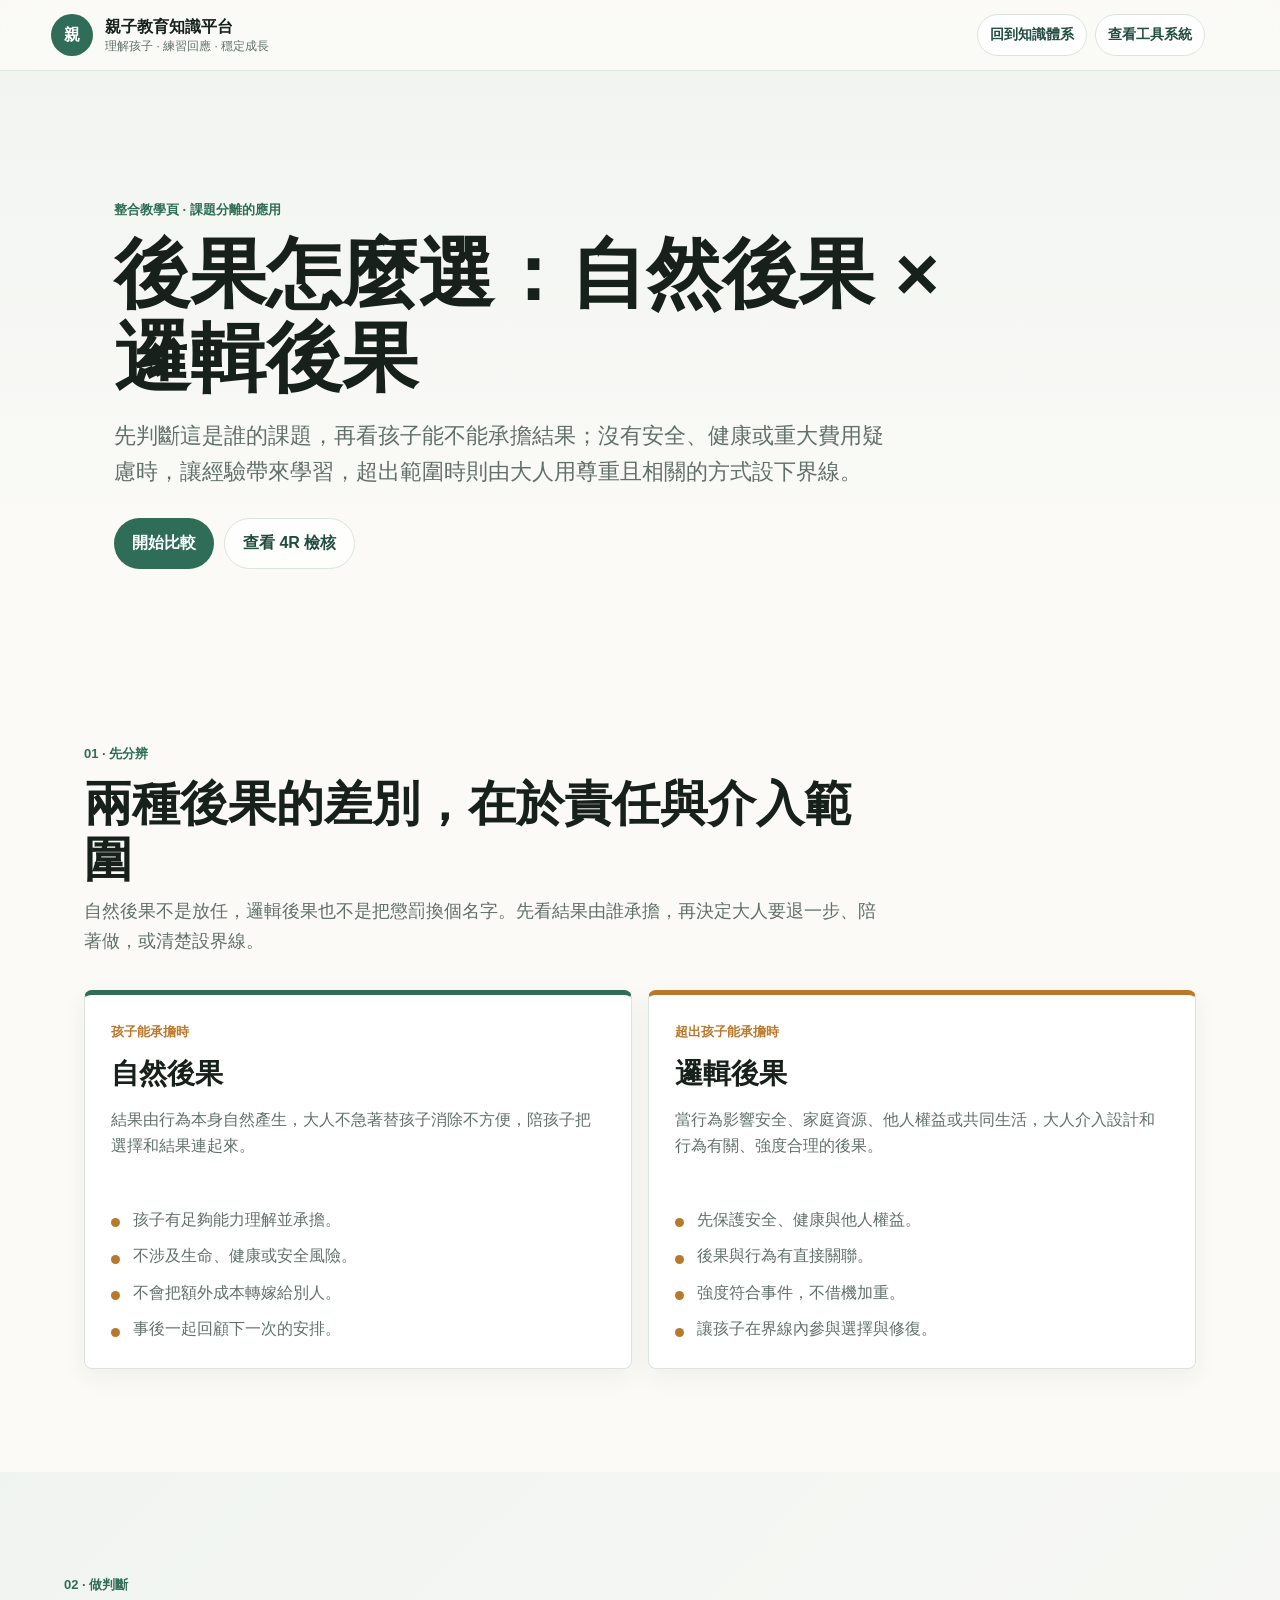
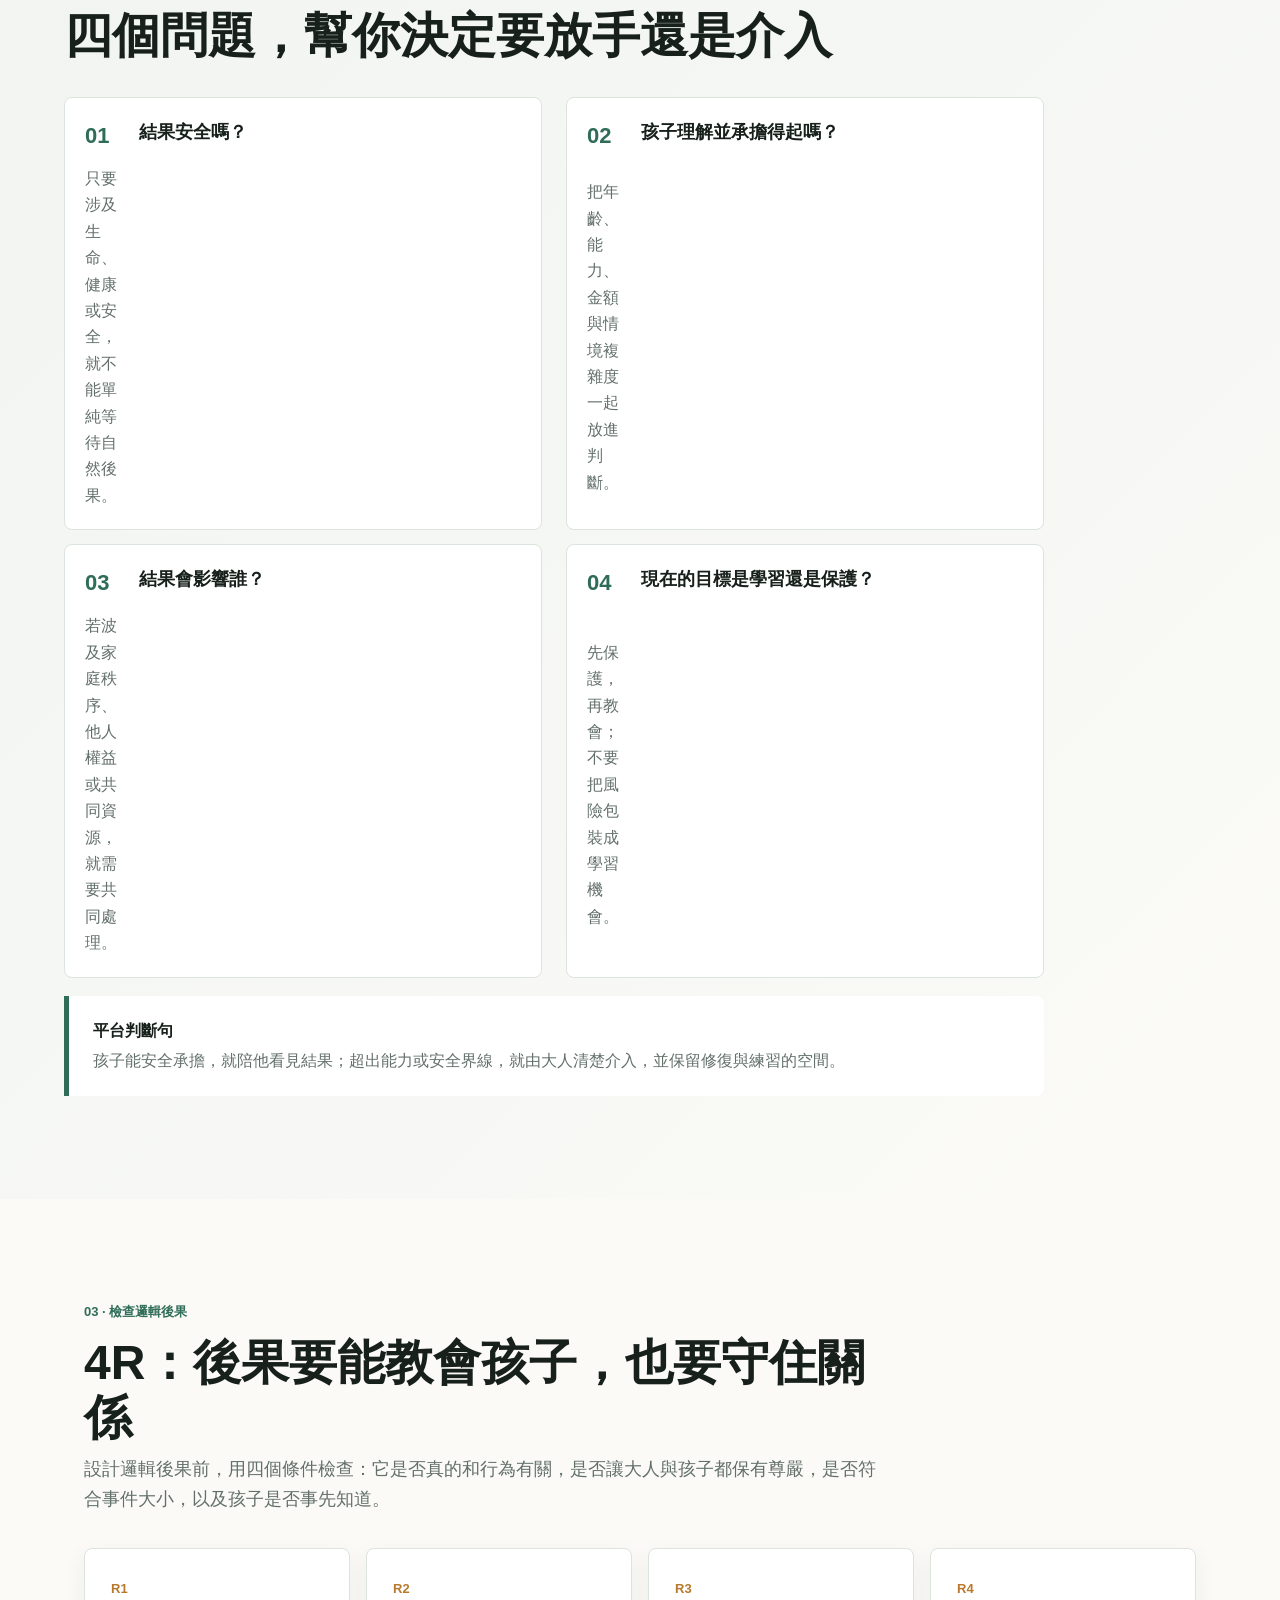
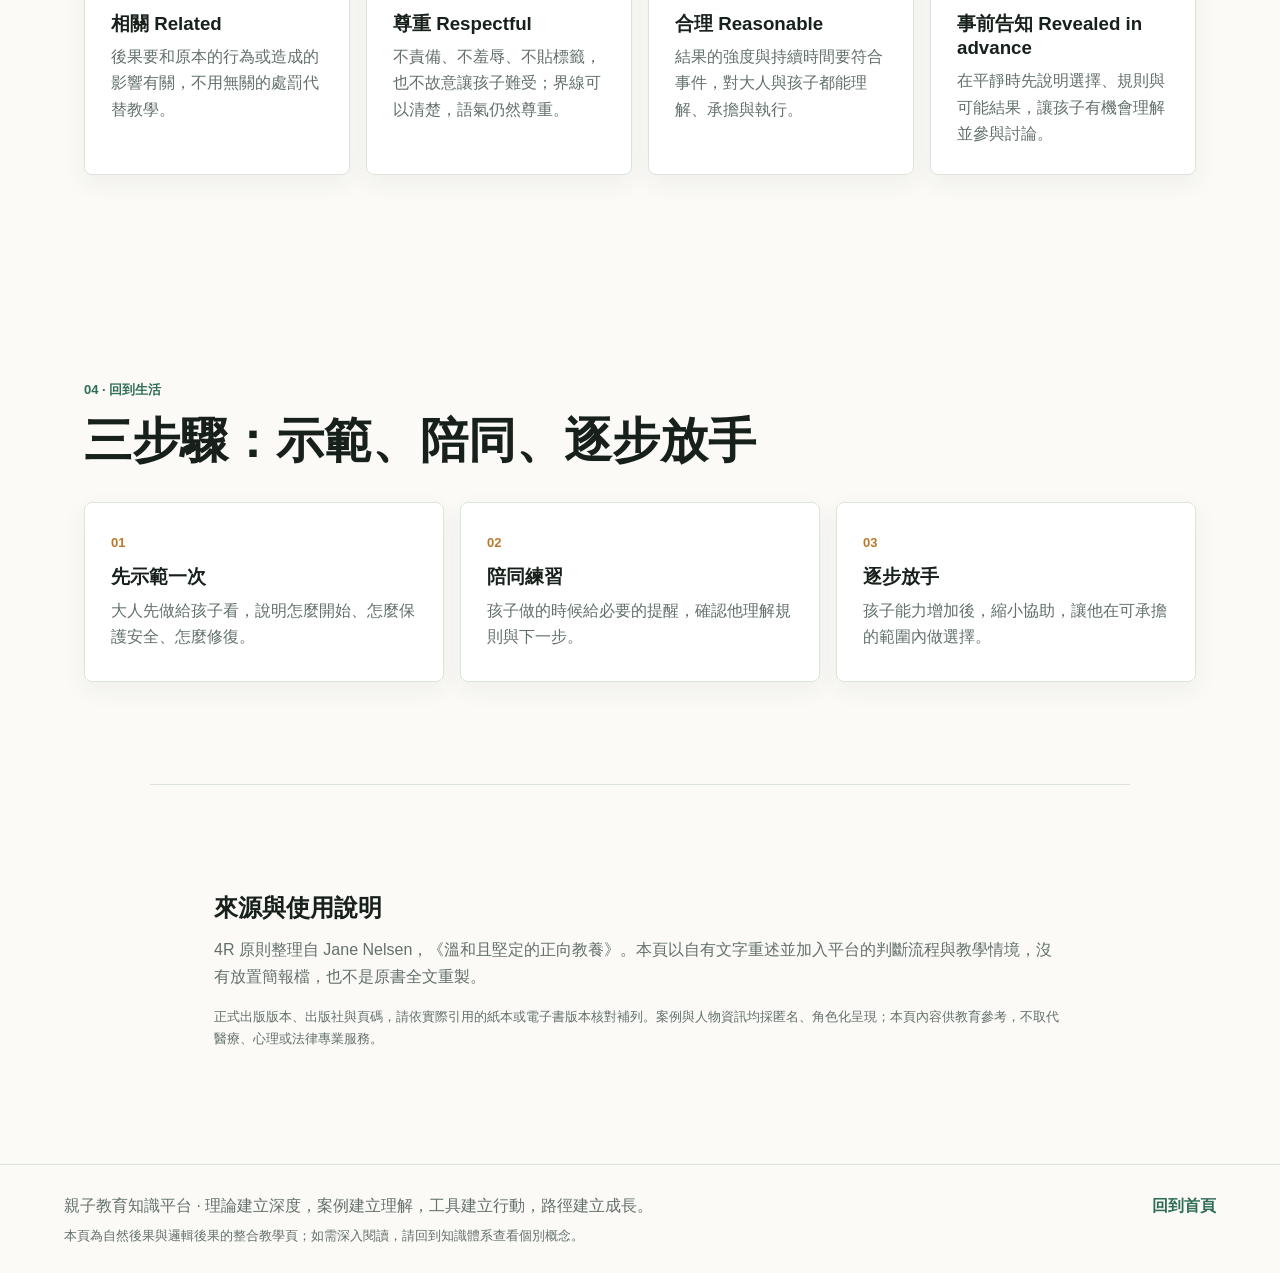
==== consequences.html @ b120984d "Add natural and logical consequences guide" ====
<!doctype html>
<html lang="zh-Hant">
  <head>
    <meta charset="utf-8" />
    <meta name="viewport" content="width=device-width, initial-scale=1" />
    <title>後果怎麼選：自然後果 × 邏輯後果｜親子教育知識平台</title>
    <meta
      name="description"
      content="用責任歸屬、能力與安全界線，分辨自然後果與邏輯後果；再用 4R 原則檢查後果是否相關、尊重、合理且事前告知。"
    />
    <link rel="icon" href="assets/favicon.svg" type="image/svg+xml" />
    <link rel="stylesheet" href="styles.css?v=20260818" />
  </head>
  <body class="standalone-page">
    <a class="skip-link" href="#main-content">跳到主要內容</a>
    <header class="site-header standalone-header">
      <a class="brand" href="index.html#page-top" aria-label="回到親子教育知識平台首頁">
        <span class="brand-mark">親</span>
        <span>
          <strong>親子教育知識平台</strong>
          <small>理解孩子 · 練習回應 · 穩定成長</small>
        </span>
      </a>
      <nav class="page-actions" aria-label="頁面導覽">
        <a href="index.html#knowledge">回到知識體系</a>
        <a href="index.html#tools">查看工具系統</a>
      </nav>
    </header>

    <main id="main-content">
      <section class="article-hero" aria-labelledby="page-title">
        <p class="eyebrow">整合教學頁 · 課題分離的應用</p>
        <h1 id="page-title">後果怎麼選：自然後果 × 邏輯後果</h1>
        <p>
          先判斷這是誰的課題，再看孩子能不能承擔結果；沒有安全、健康或重大費用疑慮時，讓經驗帶來學習，超出範圍時則由大人用尊重且相關的方式設下界線。
        </p>
        <div class="article-actions">
          <a class="primary-action" href="#comparison">開始比較</a>
          <a class="secondary-action" href="#four-rs">查看 4R 檢核</a>
        </div>
      </section>

      <section class="section article-section" id="comparison" aria-labelledby="comparison-title">
        <div class="section-heading">
          <p class="eyebrow">01 · 先分辨</p>
          <h2 id="comparison-title">兩種後果的差別，在於責任與介入範圍</h2>
          <p>自然後果不是放任，邏輯後果也不是把懲罰換個名字。先看結果由誰承擔，再決定大人要退一步、陪著做，或清楚設界線。</p>
        </div>
        <div class="comparison-grid">
          <article class="consequence-card natural-card">
            <p class="card-label">孩子能承擔時</p>
            <h3>自然後果</h3>
            <p>結果由行為本身自然產生，大人不急著替孩子消除不方便，陪孩子把選擇和結果連起來。</p>
            <ul class="check-list">
              <li>孩子有足夠能力理解並承擔。</li>
              <li>不涉及生命、健康或安全風險。</li>
              <li>不會把額外成本轉嫁給別人。</li>
              <li>事後一起回顧下一次的安排。</li>
            </ul>
          </article>
          <article class="consequence-card logical-card">
            <p class="card-label">超出孩子能承擔時</p>
            <h3>邏輯後果</h3>
            <p>當行為影響安全、家庭資源、他人權益或共同生活，大人介入設計和行為有關、強度合理的後果。</p>
            <ul class="check-list">
              <li>先保護安全、健康與他人權益。</li>
              <li>後果與行為有直接關聯。</li>
              <li>強度符合事件，不借機加重。</li>
              <li>讓孩子在界線內參與選擇與修復。</li>
            </ul>
          </article>
        </div>
      </section>

      <section class="section article-section soft-section" id="decision" aria-labelledby="decision-title">
        <div class="section-heading">
          <p class="eyebrow">02 · 做判斷</p>
          <h2 id="decision-title">四個問題，幫你決定要放手還是介入</h2>
        </div>
        <ol class="decision-list">
          <li><strong>結果安全嗎？</strong><span>只要涉及生命、健康或安全，就不能單純等待自然後果。</span></li>
          <li><strong>孩子理解並承擔得起嗎？</strong><span>把年齡、能力、金額與情境複雜度一起放進判斷。</span></li>
          <li><strong>結果會影響誰？</strong><span>若波及家庭秩序、他人權益或共同資源，就需要共同處理。</span></li>
          <li><strong>現在的目標是學習還是保護？</strong><span>先保護，再教會；不要把風險包裝成學習機會。</span></li>
        </ol>
        <div class="decision-callout">
          <strong>平台判斷句</strong>
          <p>孩子能安全承擔，就陪他看見結果；超出能力或安全界線，就由大人清楚介入，並保留修復與練習的空間。</p>
        </div>
      </section>

      <section class="section article-section" id="four-rs" aria-labelledby="four-rs-title">
        <div class="section-heading">
          <p class="eyebrow">03 · 檢查邏輯後果</p>
          <h2 id="four-rs-title">4R：後果要能教會孩子，也要守住關係</h2>
          <p>設計邏輯後果前，用四個條件檢查：它是否真的和行為有關，是否讓大人與孩子都保有尊嚴，是否符合事件大小，以及孩子是否事先知道。</p>
        </div>
        <div class="criteria-grid">
          <article><span>R1</span><h3>相關 Related</h3><p>後果要和原本的行為或造成的影響有關，不用無關的處罰代替教學。</p></article>
          <article><span>R2</span><h3>尊重 Respectful</h3><p>不責備、不羞辱、不貼標籤，也不故意讓孩子難受；界線可以清楚，語氣仍然尊重。</p></article>
          <article><span>R3</span><h3>合理 Reasonable</h3><p>結果的強度與持續時間要符合事件，對大人與孩子都能理解、承擔與執行。</p></article>
          <article><span>R4</span><h3>事前告知 Revealed in advance</h3><p>在平靜時先說明選擇、規則與可能結果，讓孩子有機會理解並參與討論。</p></article>
        </div>
      </section>

      <section class="section article-section" id="practice" aria-labelledby="practice-title">
        <div class="section-heading">
          <p class="eyebrow">04 · 回到生活</p>
          <h2 id="practice-title">三步驟：示範、陪同、逐步放手</h2>
        </div>
        <div class="practice-grid">
          <article><span>01</span><h3>先示範一次</h3><p>大人先做給孩子看，說明怎麼開始、怎麼保護安全、怎麼修復。</p></article>
          <article><span>02</span><h3>陪同練習</h3><p>孩子做的時候給必要的提醒，確認他理解規則與下一步。</p></article>
          <article><span>03</span><h3>逐步放手</h3><p>孩子能力增加後，縮小協助，讓他在可承擔的範圍內做選擇。</p></article>
        </div>
      </section>

      <section class="section source-section" aria-labelledby="source-title">
        <h2 id="source-title">來源與使用說明</h2>
        <p>4R 原則整理自 Jane Nelsen，《溫和且堅定的正向教養》。本頁以自有文字重述並加入平台的判斷流程與教學情境，沒有放置簡報檔，也不是原書全文重製。</p>
        <p class="source-note">正式出版版本、出版社與頁碼，請依實際引用的紙本或電子書版本核對補列。案例與人物資訊均採匿名、角色化呈現；本頁內容供教育參考，不取代醫療、心理或法律專業服務。</p>
      </section>
    </main>

    <footer class="site-footer">
      <div>
        <p>親子教育知識平台 · 理論建立深度，案例建立理解，工具建立行動，路徑建立成長。</p>
        <p class="footer-note">本頁為自然後果與邏輯後果的整合教學頁；如需深入閱讀，請回到知識體系查看個別概念。</p>
      </div>
      <a href="index.html#page-top">回到首頁</a>
    </footer>
  </body>
</html>
---- styles.css ----
:root {
  color-scheme: light;
  --ink: #17201b;
  --muted: #63706a;
  --paper: #fbfaf7;
  --panel: #ffffff;
  --soft: #eef3ef;
  --line: #dce4dd;
  --green: #2f6d58;
  --green-dark: #214c40;
  --gold: #b9792d;
  --rose: #b65f5a;
  --blue: #3f6686;
  --shadow: 0 16px 45px rgba(39, 54, 45, 0.12);
  --radius: 8px;
}

* {
  box-sizing: border-box;
}

html {
  scroll-behavior: smooth;
}

:focus-visible {
  outline: 3px solid rgba(47, 109, 88, 0.45);
  outline-offset: 3px;
}

body {
  margin: 0;
  color: var(--ink);
  font-family: "PingFang TC", "Noto Sans TC", "Microsoft JhengHei", Arial, sans-serif;
  background:
    linear-gradient(180deg, rgba(238, 243, 239, 0.9), rgba(251, 250, 247, 0.95) 34rem),
    var(--paper);
  line-height: 1.65;
}

a {
  color: inherit;
}

.skip-link {
  position: fixed;
  top: 0;
  left: 12px;
  z-index: 100;
  padding: 9px 14px;
  border-radius: 999px;
  color: white;
  background: var(--green-dark);
  font-weight: 800;
  text-decoration: none;
  transform: translateY(calc(-100% - 8px));
  transition: transform 160ms ease;
}

.skip-link:focus {
  transform: translateY(10px);
}

.page-top-anchor {
  position: absolute;
  top: 0;
  left: 0;
  width: 1px;
  height: 1px;
}

.site-header {
  position: sticky;
  top: 0;
  z-index: 20;
  display: flex;
  align-items: center;
  justify-content: space-between;
  gap: 24px;
  padding: 14px clamp(18px, 4vw, 54px);
  border-bottom: 1px solid rgba(220, 228, 221, 0.88);
  background: rgba(251, 250, 247, 0.92);
  backdrop-filter: blur(16px);
}

.brand {
  display: flex;
  align-items: center;
  gap: 12px;
  min-width: 250px;
  text-decoration: none;
}

.brand-mark {
  display: grid;
  place-items: center;
  width: 42px;
  height: 42px;
  border-radius: 50%;
  color: white;
  background: var(--green);
  font-weight: 800;
}

.brand strong,
.brand small {
  display: block;
  line-height: 1.2;
}

.brand small {
  margin-top: 3px;
  color: var(--muted);
  font-size: 12px;
}

.sr-only {
  position: absolute;
  width: 1px;
  height: 1px;
  padding: 0;
  overflow: hidden;
  clip: rect(0, 0, 0, 0);
  white-space: nowrap;
  border: 0;
}

.site-search {
  position: relative;
  display: flex;
  align-items: center;
  flex: 1 1 320px;
  max-width: 460px;
  min-width: 260px;
  border: 1px solid var(--line);
  border-radius: 999px;
  background: white;
  box-shadow: 0 8px 22px rgba(39, 54, 45, 0.06);
}

.site-search:focus-within {
  border-color: rgba(47, 109, 88, 0.55);
  box-shadow: 0 0 0 3px rgba(47, 109, 88, 0.12);
}

.site-search input {
  width: 100%;
  min-width: 0;
  min-height: 40px;
  padding: 8px 12px 8px 16px;
  border: 0;
  color: var(--ink);
  background: transparent;
  font: inherit;
  font-size: 14px;
  outline: 0;
}

.site-search input::placeholder {
  color: #87928d;
}

.site-search button {
  min-height: 34px;
  margin-right: 4px;
  padding: 6px 12px;
  border: 0;
  border-radius: 999px;
  color: white;
  background: var(--green);
  font: inherit;
  font-size: 13px;
  font-weight: 900;
  cursor: pointer;
}

.menu-toggle {
  display: none;
  flex: 0 0 auto;
  place-items: center;
  width: 42px;
  height: 42px;
  border: 1px solid var(--line);
  border-radius: 50%;
  background: white;
  cursor: pointer;
}

.menu-toggle span {
  display: block;
  width: 18px;
  height: 2px;
  border-radius: 999px;
  background: var(--green-dark);
  transition:
    transform 180ms ease,
    opacity 180ms ease;
}

.menu-toggle span + span {
  margin-top: 4px;
}

.menu-toggle[aria-expanded="true"] span:nth-child(1) {
  transform: translateY(6px) rotate(45deg);
}

.menu-toggle[aria-expanded="true"] span:nth-child(2) {
  opacity: 0;
}

.menu-toggle[aria-expanded="true"] span:nth-child(3) {
  transform: translateY(-6px) rotate(-45deg);
}

.search-results {
  position: absolute;
  top: calc(100% + 10px);
  left: 0;
  right: 0;
  z-index: 60;
  max-height: min(460px, 70vh);
  padding: 8px;
  overflow: auto;
  border: 1px solid var(--line);
  border-radius: var(--radius);
  background: white;
  box-shadow: var(--shadow);
}

.search-result {
  display: block;
  width: 100%;
  padding: 11px 12px;
  border: 0;
  border-bottom: 1px solid var(--line);
  color: inherit;
  background: transparent;
  text-align: left;
  text-decoration: none;
  cursor: pointer;
}

.search-result:last-child {
  border-bottom: 0;
}

.search-result:hover,
.search-result:focus-visible {
  border-radius: 6px;
  background: var(--soft);
  outline: 0;
}

.search-result strong,
.search-result span,
.search-result small {
  display: block;
}

.search-result strong {
  margin-bottom: 2px;
  color: var(--green-dark);
  line-height: 1.35;
}

.search-result span {
  color: var(--muted);
  font-size: 13px;
  line-height: 1.45;
}

.search-result small {
  margin-top: 5px;
  color: var(--gold);
  font-size: 12px;
  font-weight: 900;
}

.search-empty {
  margin: 0;
  padding: 14px 12px;
  color: var(--muted);
  font-size: 14px;
}

.top-nav {
  display: flex;
  flex-wrap: nowrap;
  align-items: center;
  justify-content: flex-end;
  gap: 4px;
}

.top-nav a {
  padding: 8px 10px;
  border-radius: 999px;
  color: var(--muted);
  font-size: 14px;
  text-decoration: none;
}

.top-nav a:hover {
  color: var(--green-dark);
  background: var(--soft);
}

.top-nav a[aria-current="location"] {
  color: var(--green-dark);
  background: var(--soft);
}

.mobile-menu[hidden] {
  display: none;
}

.mobile-menu {
  display: none;
}

.hero {
  position: relative;
  display: grid;
  grid-template-columns: minmax(0, 1.1fr) minmax(300px, 0.55fr);
  gap: clamp(24px, 4vw, 56px);
  min-height: calc(100vh - 74px);
  padding: clamp(64px, 8vw, 116px) clamp(18px, 5vw, 72px) 72px;
  overflow: hidden;
}

.hero-bg {
  position: absolute;
  inset: 0;
  z-index: -2;
  background:
    linear-gradient(90deg, rgba(251, 250, 247, 0.98) 0%, rgba(251, 250, 247, 0.88) 45%, rgba(251, 250, 247, 0.66) 100%),
    url("assets/hero-knowledge-platform.png") center right / min(680px, 65vw) auto no-repeat;
}

.hero-bg::after {
  content: "";
  position: absolute;
  inset: auto 0 0;
  height: 34%;
  background: linear-gradient(180deg, rgba(251, 250, 247, 0), var(--paper));
}

.hero-content {
  max-width: 860px;
  align-self: center;
}

.eyebrow {
  margin: 0 0 12px;
  color: var(--green);
  font-size: 13px;
  font-weight: 800;
  letter-spacing: 0;
  text-transform: uppercase;
}

h1,
h2,
h3,
p {
  margin-top: 0;
}

h1 {
  max-width: 920px;
  margin-bottom: 22px;
  font-size: clamp(42px, 5.2vw, 68px);
  line-height: 1.1;
  letter-spacing: 0;
}

.hero-copy {
  max-width: 720px;
  color: #405048;
  font-size: clamp(18px, 2vw, 22px);
}

.hero-actions {
  display: flex;
  flex-wrap: wrap;
  gap: 12px;
  margin-top: 34px;
}

.primary-action,
.secondary-action {
  display: inline-flex;
  align-items: center;
  justify-content: center;
  min-height: 46px;
  padding: 11px 18px;
  border-radius: 999px;
  font-weight: 800;
  text-decoration: none;
}

.primary-action {
  color: white;
  background: var(--green);
}

.secondary-action {
  color: var(--green-dark);
  border: 1px solid var(--line);
  background: rgba(255, 255, 255, 0.78);
}

.hero-panel {
  align-self: end;
  padding: 24px;
  border: 1px solid rgba(220, 228, 221, 0.9);
  border-radius: var(--radius);
  background: rgba(255, 255, 255, 0.84);
  box-shadow: var(--shadow);
}

.hero-panel h2 {
  margin-bottom: 16px;
  font-size: 19px;
}

.hero-panel ol {
  display: grid;
  gap: 12px;
  margin: 0;
  padding: 0;
  list-style: none;
}

.hero-panel li {
  padding-left: 14px;
  border-left: 3px solid var(--gold);
  color: var(--muted);
}

.hero-panel span {
  display: block;
  color: var(--ink);
  font-weight: 800;
}

.standalone-header .brand {
  min-width: 0;
}

.page-actions {
  display: flex;
  flex-wrap: wrap;
  justify-content: flex-end;
  gap: 8px;
}

.page-actions a {
  padding: 8px 12px;
  border: 1px solid var(--line);
  border-radius: 999px;
  color: var(--green-dark);
  background: white;
  font-size: 14px;
  font-weight: 800;
  text-decoration: none;
}

.page-actions a:hover {
  color: white;
  border-color: var(--green);
  background: var(--green);
}

.article-hero {
  max-width: 1180px;
  margin: 0 auto;
  padding: clamp(72px, 10vw, 132px) clamp(18px, 5vw, 72px) 72px;
}

.article-hero h1 {
  max-width: 920px;
  margin-bottom: 18px;
  font-size: clamp(42px, 6vw, 76px);
  line-height: 1.1;
}

.article-hero > p:not(.eyebrow) {
  max-width: 780px;
  color: var(--muted);
  font-size: clamp(18px, 2vw, 22px);
}

.article-actions {
  display: flex;
  flex-wrap: wrap;
  gap: 10px;
  margin-top: 28px;
}

.article-section {
  max-width: 1240px;
  margin: 0 auto;
}

.soft-section {
  max-width: none;
  background: linear-gradient(135deg, rgba(238, 243, 239, 0.8), rgba(251, 250, 247, 0));
}

.comparison-grid,
.criteria-grid,
.practice-grid {
  display: grid;
  gap: 16px;
}

.comparison-grid {
  grid-template-columns: repeat(2, minmax(0, 1fr));
}

.consequence-card,
.criteria-grid article,
.practice-grid article {
  padding: 26px;
  border: 1px solid var(--line);
  border-radius: var(--radius);
  background: var(--panel);
  box-shadow: 0 8px 24px rgba(39, 54, 45, 0.06);
}

.consequence-card {
  min-height: 320px;
}

.natural-card {
  border-top: 5px solid var(--green);
}

.logical-card {
  border-top: 5px solid var(--gold);
}

.card-label {
  margin-bottom: 8px;
  color: var(--gold);
  font-size: 13px;
  font-weight: 900;
}

.consequence-card h3 {
  margin-bottom: 10px;
  font-size: 28px;
}

.consequence-card > p:not(.card-label) {
  min-height: 84px;
  color: var(--muted);
}

.decision-list {
  display: grid;
  grid-template-columns: repeat(2, minmax(0, 1fr));
  gap: 14px 24px;
  max-width: 980px;
  margin: 0;
  padding: 0;
  list-style: none;
  counter-reset: decision;
}

.decision-list li {
  display: grid;
  grid-template-columns: 42px 1fr;
  gap: 12px;
  align-items: start;
  padding: 20px;
  border: 1px solid var(--line);
  border-radius: var(--radius);
  background: white;
  counter-increment: decision;
}

.decision-list li::before {
  content: counter(decision, decimal-leading-zero);
  color: var(--green);
  font-size: 22px;
  font-weight: 900;
}

.decision-list strong,
.decision-list span {
  display: block;
}

.decision-list strong {
  margin-bottom: 4px;
  font-size: 18px;
}

.decision-list span {
  color: var(--muted);
}

.decision-callout {
  max-width: 980px;
  margin-top: 18px;
  padding: 22px 24px;
  border-left: 5px solid var(--green);
  border-radius: 0 var(--radius) var(--radius) 0;
  background: white;
}

.decision-callout p {
  margin: 4px 0 0;
  color: var(--muted);
}

.criteria-grid {
  grid-template-columns: repeat(4, minmax(0, 1fr));
}

.criteria-grid article {
  min-height: 220px;
}

.criteria-grid span,
.practice-grid span {
  display: inline-block;
  margin-bottom: 12px;
  color: var(--gold);
  font-size: 13px;
  font-weight: 900;
}

.criteria-grid h3,
.practice-grid h3 {
  margin-bottom: 8px;
  line-height: 1.3;
}

.criteria-grid p,
.practice-grid p {
  margin: 0;
  color: var(--muted);
}

.practice-grid {
  grid-template-columns: repeat(3, minmax(0, 1fr));
}

.practice-grid article {
  min-height: 180px;
}

.source-section {
  max-width: 980px;
  margin: 0 auto;
  padding-top: 32px;
  padding-bottom: 72px;
  border-top: 1px solid var(--line);
}

.source-section h2 {
  margin-bottom: 10px;
  font-size: 24px;
}

.source-section p {
  color: var(--muted);
}

.source-note {
  font-size: 13px;
}

.section {
  padding: clamp(64px, 8vw, 112px) clamp(18px, 5vw, 72px);
  scroll-margin-top: 88px;
}

.section-heading {
  max-width: 800px;
  margin-bottom: 34px;
}

.section-heading h2 {
  margin-bottom: 10px;
  font-size: clamp(30px, 4vw, 48px);
  line-height: 1.15;
}

.section-heading p:not(.eyebrow) {
  color: var(--muted);
  font-size: 18px;
}

.position-grid,
.strategy-grid {
  display: grid;
  grid-template-columns: repeat(3, minmax(0, 1fr));
  gap: 16px;
}

.position-grid article,
.strategy-grid article,
.module-grid article,
.tool-matrix article,
.level-grid article,
.case-schema,
.case-cards article,
.path-timeline article,
.method-card {
  border: 1px solid var(--line);
  border-radius: var(--radius);
  background: var(--panel);
  box-shadow: 0 8px 24px rgba(39, 54, 45, 0.06);
}

.position-grid article {
  min-height: 230px;
  padding: 24px;
}

.statement {
  color: white;
  background: linear-gradient(135deg, var(--green-dark), var(--green)) !important;
  border-color: transparent !important;
}

.statement p {
  font-size: 23px;
  font-weight: 800;
  line-height: 1.45;
}

.check-list {
  display: grid;
  gap: 10px;
  margin: 0;
  padding: 0;
  list-style: none;
}

.check-list li {
  position: relative;
  padding-left: 22px;
  color: var(--muted);
}

.check-list li::before {
  content: "";
  position: absolute;
  top: 0.72em;
  left: 0;
  width: 9px;
  height: 9px;
  border-radius: 50%;
  background: var(--gold);
}

.audience-tabs {
  margin-top: 18px;
  border: 1px solid var(--line);
  border-radius: var(--radius);
  background: var(--panel);
  overflow: hidden;
}

.tab-list {
  display: grid;
  grid-template-columns: repeat(4, 1fr);
  border-bottom: 1px solid var(--line);
}

.tab-button {
  min-height: 52px;
  border: 0;
  border-right: 1px solid var(--line);
  color: var(--muted);
  background: var(--soft);
  font: inherit;
  font-weight: 800;
  cursor: pointer;
}

.tab-button:last-child {
  border-right: 0;
}

.tab-button.active {
  color: white;
  background: var(--green);
}

.tab-panel {
  display: none;
  padding: 26px;
}

.tab-panel.active {
  display: block;
}

.compact-list {
  display: grid;
  gap: 8px;
  margin: 14px 0 0;
  padding-left: 20px;
  color: var(--muted);
}

.knowledge-layout {
  display: grid;
  grid-template-columns: minmax(320px, 0.78fr) minmax(0, 1fr);
  gap: 18px;
}

.tree-card {
  padding: 24px;
  border-radius: var(--radius);
  color: white;
  background: #1e3f36;
}

.tree-card h3 {
  margin-bottom: 20px;
}

.tree,
.tree ul {
  margin: 0;
  padding-left: 20px;
}

.tree li {
  margin: 8px 0;
}

.tree-toggle {
  padding: 2px 0;
  border: 0;
  color: white;
  background: transparent;
  font: inherit;
  font-weight: 800;
  cursor: pointer;
}

.tree-detail {
  padding: 3px 8px;
  border: 1px solid rgba(255, 255, 255, 0.2);
  border-radius: 999px;
  color: white;
  background: rgba(255, 255, 255, 0.08);
  font: inherit;
  cursor: pointer;
}

.tree-detail:hover {
  background: rgba(255, 255, 255, 0.18);
}

.tree-link {
  display: inline-block;
  padding: 3px 8px;
  border: 1px solid rgba(217, 173, 108, 0.55);
  border-radius: 999px;
  color: #ffe1ad;
  font-weight: 800;
  text-decoration: none;
}

.tree-link:hover,
.tree-link:focus-visible {
  color: white;
  background: rgba(255, 255, 255, 0.18);
  outline: 0;
}

.inline-link {
  color: var(--green);
  font-weight: 900;
}

.tree-toggle::before {
  content: "+ ";
  color: #d9ad6c;
}

.tree-toggle.open::before {
  content: "- ";
}

.tree li li {
  color: rgba(255, 255, 255, 0.82);
}

.level-grid {
  display: grid;
  grid-template-columns: repeat(2, minmax(0, 1fr));
  gap: 16px;
}

.level-grid article {
  padding: 24px;
}

.level-grid span,
.path-timeline span {
  display: inline-block;
  margin-bottom: 12px;
  color: var(--gold);
  font-size: 13px;
  font-weight: 900;
}

.module-grid {
  display: grid;
  grid-template-columns: repeat(5, minmax(0, 1fr));
  gap: 14px;
}

.module-grid article {
  min-height: 188px;
  padding: 20px;
}

.module-grid strong {
  color: var(--green);
  font-size: 13px;
}

.module-grid h3,
.tool-matrix h3,
.case-cards h3,
.path-timeline h3 {
  margin-bottom: 8px;
  line-height: 1.3;
}

.module-grid p,
.tool-matrix p,
.case-cards p,
.strategy-grid p,
.level-grid p,
.path-timeline p {
  color: var(--muted);
}

.flow-strip {
  display: flex;
  flex-wrap: wrap;
  gap: 8px;
  margin-top: 22px;
}

.flow-strip button,
.tag-cloud button,
.method-steps button {
  display: inline-flex;
  align-items: center;
  min-height: 38px;
  padding: 7px 12px;
  border: 1px solid var(--line);
  border-radius: 999px;
  color: var(--green-dark);
  background: white;
  font: inherit;
  font-weight: 800;
  cursor: pointer;
}

[data-detail] {
  cursor: pointer;
}

article[data-detail] {
  transition:
    transform 180ms ease,
    border-color 180ms ease,
    box-shadow 180ms ease;
}

article[data-detail]:hover {
  transform: translateY(-2px);
  border-color: rgba(47, 109, 88, 0.45);
  box-shadow: 0 14px 34px rgba(39, 54, 45, 0.12);
}

.detail-button {
  display: inline-flex;
  align-items: center;
  justify-content: center;
  min-height: 36px;
  margin-top: 14px;
  padding: 7px 12px;
  border: 1px solid rgba(47, 109, 88, 0.25);
  border-radius: 999px;
  color: var(--green-dark);
  background: var(--soft);
  font: inherit;
  font-size: 14px;
  font-weight: 900;
  cursor: pointer;
}

.detail-drawer[hidden] {
  display: none;
}

.detail-drawer {
  position: fixed;
  inset: 0;
  z-index: 50;
  display: grid;
  justify-items: end;
}

.detail-backdrop {
  position: absolute;
  inset: 0;
  background: rgba(16, 27, 22, 0.42);
}

.detail-panel {
  position: relative;
  width: min(720px, 100vw);
  height: 100vh;
  padding: clamp(24px, 4vw, 44px);
  overflow: auto;
  background: var(--paper);
  box-shadow: -18px 0 50px rgba(16, 27, 22, 0.2);
}

.detail-close {
  position: sticky;
  top: 0;
  float: right;
  display: grid;
  place-items: center;
  width: 40px;
  height: 40px;
  border: 1px solid var(--line);
  border-radius: 50%;
  color: var(--ink);
  background: white;
  font-size: 28px;
  line-height: 1;
  cursor: pointer;
}

.detail-kicker {
  margin: 0 0 10px;
  color: var(--gold);
  font-size: 13px;
  font-weight: 900;
}

.detail-panel h2 {
  max-width: 560px;
  margin-bottom: 18px;
  font-size: clamp(28px, 4vw, 42px);
  line-height: 1.16;
}

.detail-body {
  display: grid;
  gap: 18px;
}

.detail-body section {
  padding: 18px;
  border: 1px solid var(--line);
  border-radius: var(--radius);
  background: white;
}

.detail-body h3 {
  margin-bottom: 8px;
  font-size: 18px;
}

.detail-body p,
.detail-body li {
  color: var(--muted);
}

.detail-body ul,
.detail-body ol {
  margin: 0;
  padding-left: 20px;
}

.detail-body .script-box {
  padding: 14px;
  border-left: 4px solid var(--green);
  border-radius: 0 var(--radius) var(--radius) 0;
  background: var(--soft);
  color: var(--ink);
  font-weight: 700;
}

.case-builder {
  display: grid;
  grid-template-columns: minmax(280px, 0.55fr) minmax(0, 1fr);
  gap: 18px;
}

.case-schema {
  padding: 24px;
}

.case-schema ol {
  margin: 0;
  padding-left: 20px;
  color: var(--muted);
}

.case-cards {
  display: grid;
  grid-template-columns: repeat(3, minmax(0, 1fr));
  gap: 14px;
}

.case-cards article {
  padding: 22px;
}

.case-cards span {
  display: inline-block;
  margin-bottom: 14px;
  padding: 5px 9px;
  border-radius: 999px;
  color: white;
  background: var(--blue);
  font-size: 12px;
  font-weight: 800;
}

.tag-cloud {
  display: flex;
  flex-wrap: wrap;
  gap: 8px;
  margin-top: 18px;
}

.tool-matrix {
  display: grid;
  grid-template-columns: repeat(4, minmax(0, 1fr));
  gap: 14px;
}

.tool-matrix article {
  min-height: 190px;
  padding: 22px;
}

.tool-matrix small {
  display: block;
  margin-top: 16px;
  color: var(--green);
  font-weight: 800;
}

.path-timeline {
  display: grid;
  grid-template-columns: repeat(4, minmax(0, 1fr));
  gap: 16px;
}

.path-timeline article {
  position: relative;
  padding: 24px;
  overflow: hidden;
}

.path-timeline article::before {
  content: "";
  position: absolute;
  inset: 0 0 auto;
  height: 5px;
  background: var(--green);
}

.path-timeline ul {
  margin: 14px 0 0;
  padding-left: 18px;
  color: var(--muted);
}

.strategy-grid {
  grid-template-columns: repeat(4, minmax(0, 1fr));
}

.strategy-grid article {
  padding: 22px;
}

.method-card {
  margin-top: 16px;
  padding: 24px;
  background: linear-gradient(135deg, #ffffff, #edf4ef);
}

.method-steps {
  display: flex;
  flex-wrap: wrap;
  gap: 9px;
}

.site-footer {
  display: flex;
  justify-content: space-between;
  gap: 18px;
  padding: 28px clamp(18px, 5vw, 72px);
  border-top: 1px solid var(--line);
  color: var(--muted);
}

.site-footer p {
  margin: 0;
}

.footer-note {
  max-width: 820px;
  margin-top: 6px !important;
  font-size: 13px;
  line-height: 1.5;
}

.site-footer a,
.site-footer button {
  color: var(--green);
  border: 0;
  background: transparent;
  font: inherit;
  font-weight: 800;
  text-decoration: none;
  white-space: nowrap;
  cursor: pointer;
}

.site-footer button {
  padding: 0;
}

@media (max-width: 1320px) {
  h1 {
    font-size: clamp(46px, 4.6vw, 58px);
    line-height: 1.12;
  }

  .top-nav {
    display: none;
  }

  .site-header {
    display: grid;
    grid-template-columns: auto minmax(260px, 1fr) auto;
  }

  .menu-toggle {
    display: grid;
  }

  .mobile-menu {
    grid-column: 1 / -1;
    display: grid;
    grid-template-columns: repeat(4, minmax(0, 1fr));
    gap: 8px;
    padding-top: 8px;
  }

  .mobile-menu a {
    display: flex;
    align-items: center;
    justify-content: center;
    min-height: 40px;
    padding: 8px 10px;
    border: 1px solid var(--line);
    border-radius: 999px;
    color: var(--green-dark);
    background: white;
    font-size: 14px;
    font-weight: 900;
    text-align: center;
    text-decoration: none;
  }

  .mobile-menu a:hover {
    color: white;
    border-color: var(--green);
    background: var(--green);
  }

  .site-search {
    max-width: none;
  }

}

@media (max-width: 1120px) {

  .hero,
  .knowledge-layout,
  .case-builder {
    grid-template-columns: 1fr;
  }

  .module-grid {
    grid-template-columns: repeat(2, minmax(0, 1fr));
  }

  .tool-matrix,
  .path-timeline,
  .strategy-grid,
  .criteria-grid {
    grid-template-columns: repeat(2, minmax(0, 1fr));
  }

  .position-grid,
  .case-cards {
    grid-template-columns: 1fr;
  }
}

@media (max-width: 720px) {
  .site-header {
    position: static;
    grid-template-columns: 1fr auto;
    align-items: center;
    gap: 12px;
    padding-top: 10px;
    padding-bottom: 10px;
  }

  .brand {
    min-width: 0;
  }

  .site-search {
    grid-column: 1 / -1;
    grid-row: 2;
    width: 100%;
    min-width: 0;
  }

  .menu-toggle {
    justify-self: end;
  }

  .mobile-menu {
    grid-template-columns: repeat(2, minmax(0, 1fr));
  }

  .hero {
    min-height: auto;
    padding-top: 42px;
  }

  .hero-bg {
    background:
      linear-gradient(180deg, rgba(251, 250, 247, 0.9), var(--paper)),
      url("assets/hero-knowledge-platform.png") center top / 115vw auto no-repeat;
  }

  h1 {
    font-size: clamp(34px, 10vw, 38px);
    line-height: 1.12;
  }

  .hero-copy,
  .section-heading p:not(.eyebrow) {
    font-size: 16px;
  }

  .tab-list,
  .level-grid,
  .module-grid,
  .tool-matrix,
  .path-timeline,
  .strategy-grid,
  .comparison-grid,
  .decision-list,
  .criteria-grid,
  .practice-grid {
    grid-template-columns: 1fr;
  }

  .tab-button {
    border-right: 0;
    border-bottom: 1px solid var(--line);
  }

  .detail-panel {
    width: 100vw;
  }

  .page-actions {
    justify-content: flex-start;
  }

  .article-hero {
    padding-top: 48px;
  }

  .article-hero h1 {
    font-size: clamp(36px, 10vw, 52px);
  }

  .consequence-card > p:not(.card-label) {
    min-height: 0;
  }

  .site-footer {
    flex-direction: column;
  }
}

@media (max-width: 460px) {
  .brand small {
    display: none;
  }

  .brand-mark,
  .menu-toggle {
    width: 40px;
    height: 40px;
  }

  .hero-actions > * {
    flex: 1 1 145px;
  }
}

@media (prefers-reduced-motion: reduce) {
  html {
    scroll-behavior: auto;
  }

  *,
  *::before,
  *::after {
    scroll-behavior: auto !important;
    transition-duration: 0.01ms !important;
  }
}
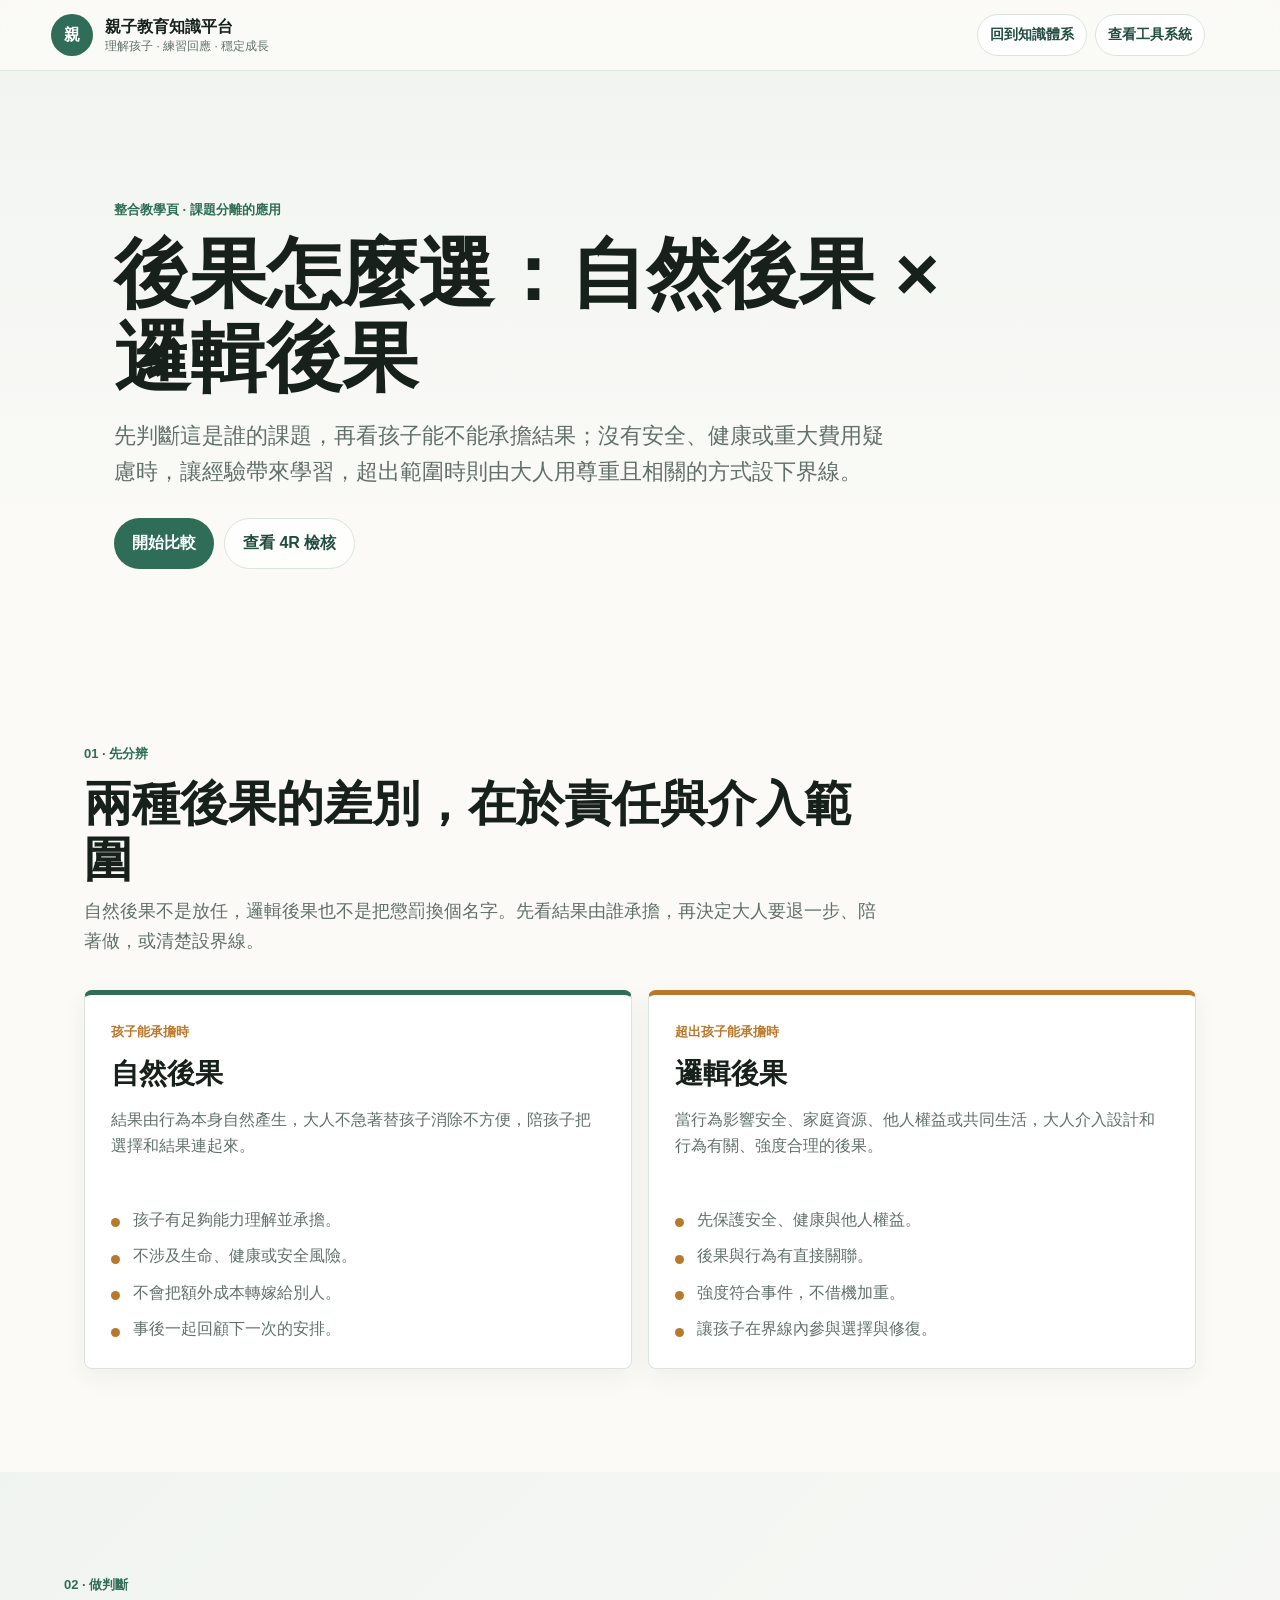
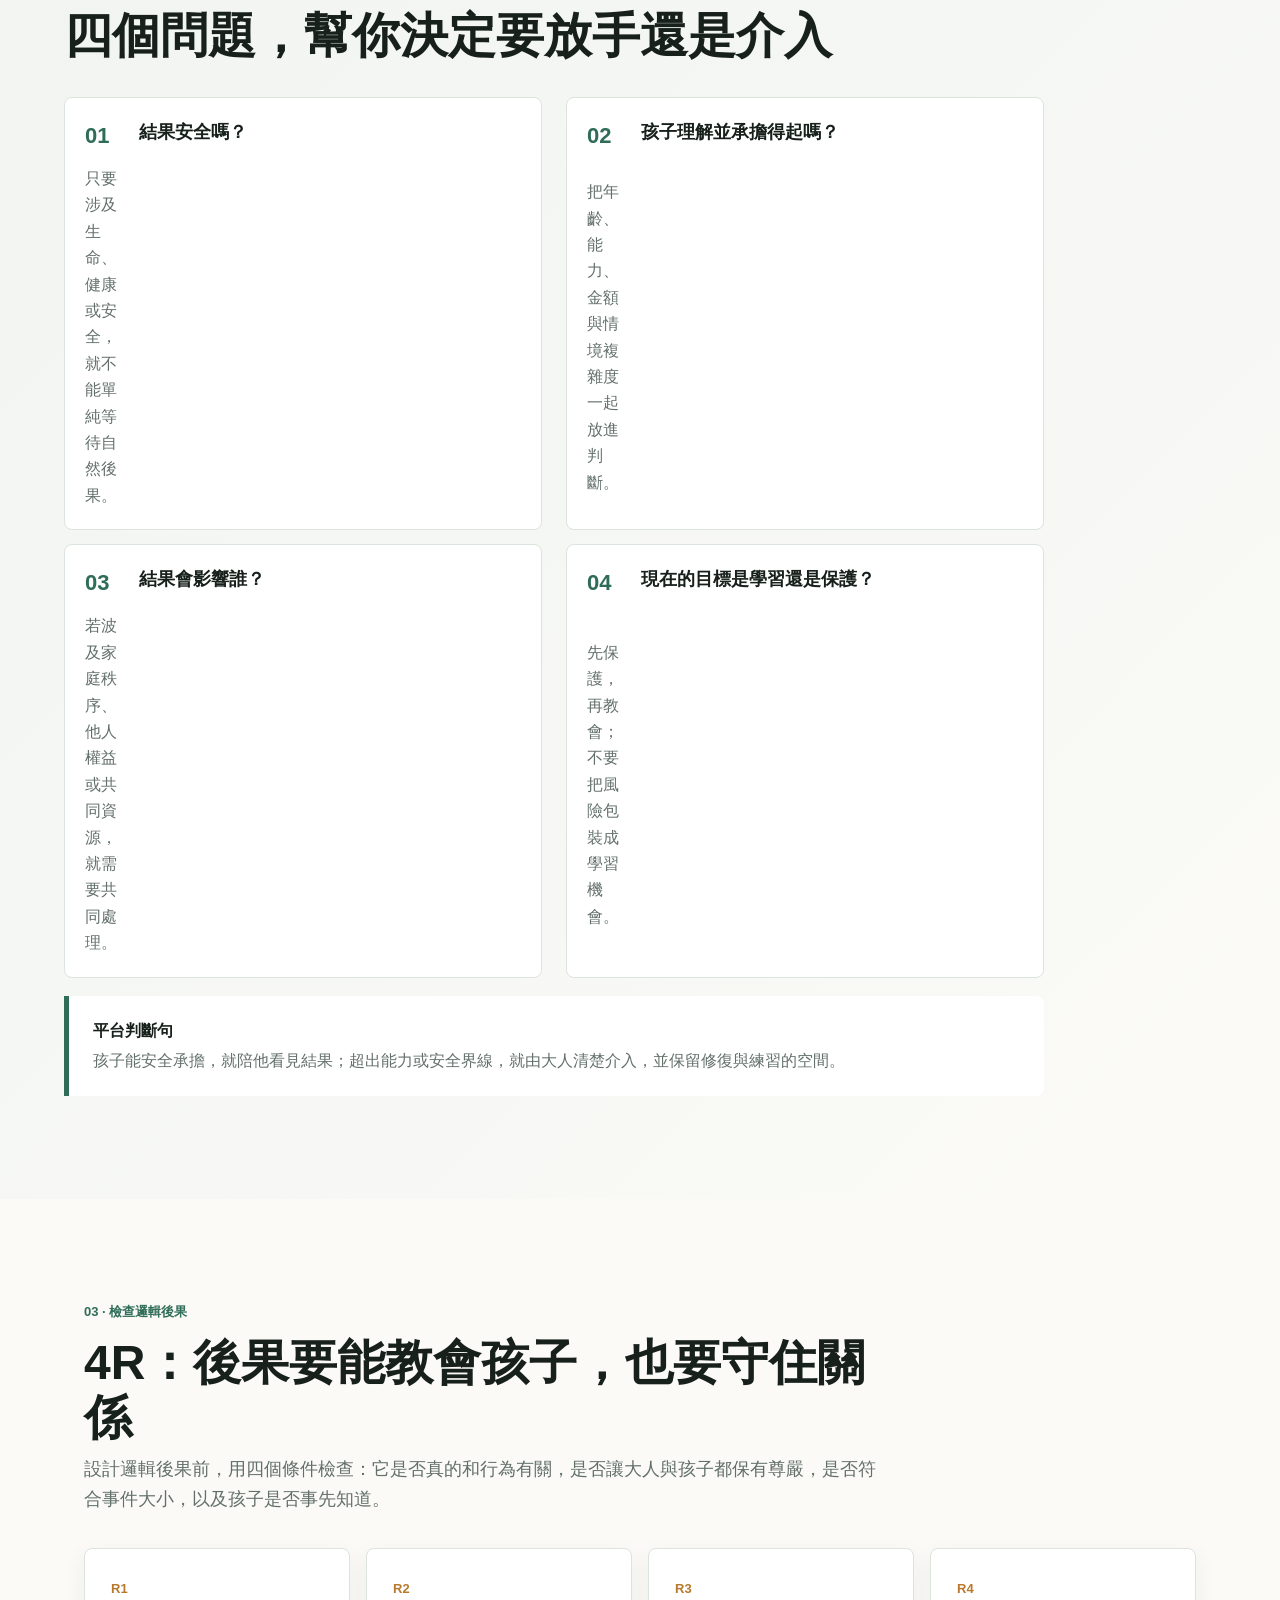
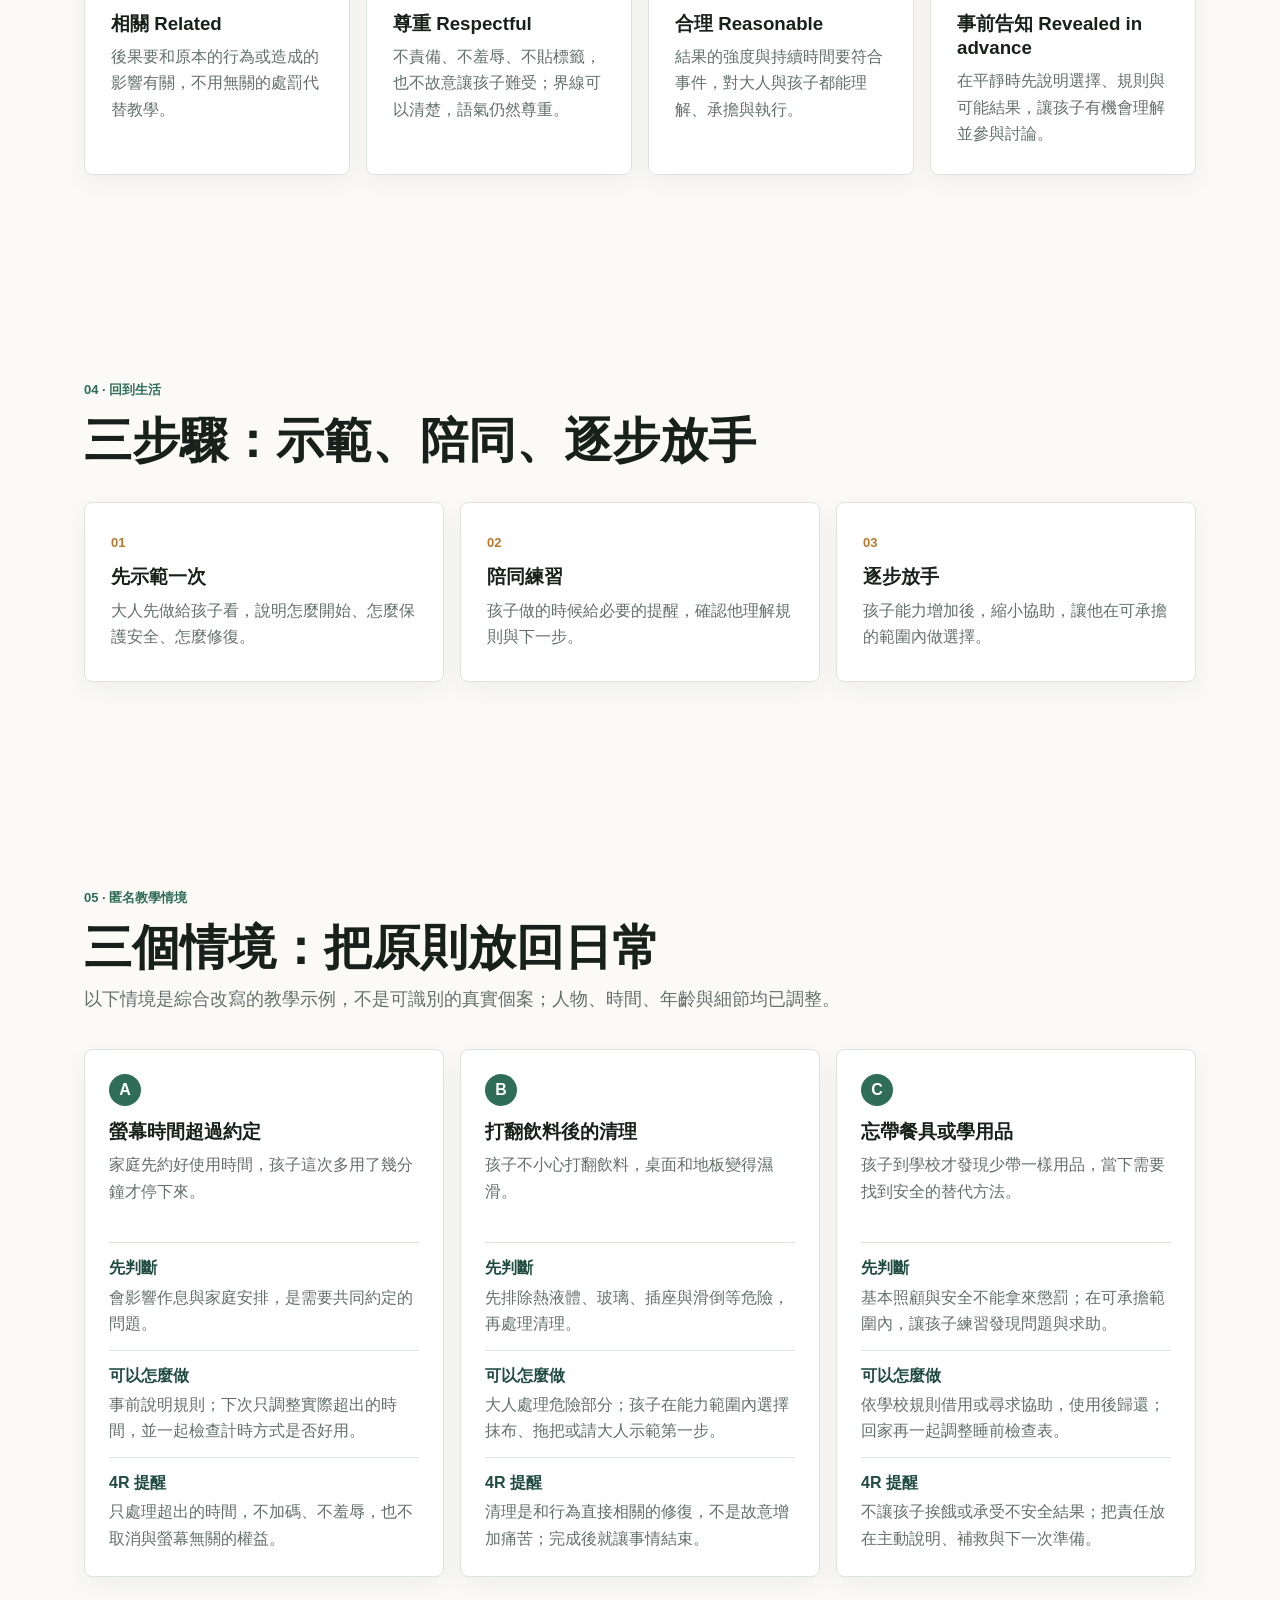
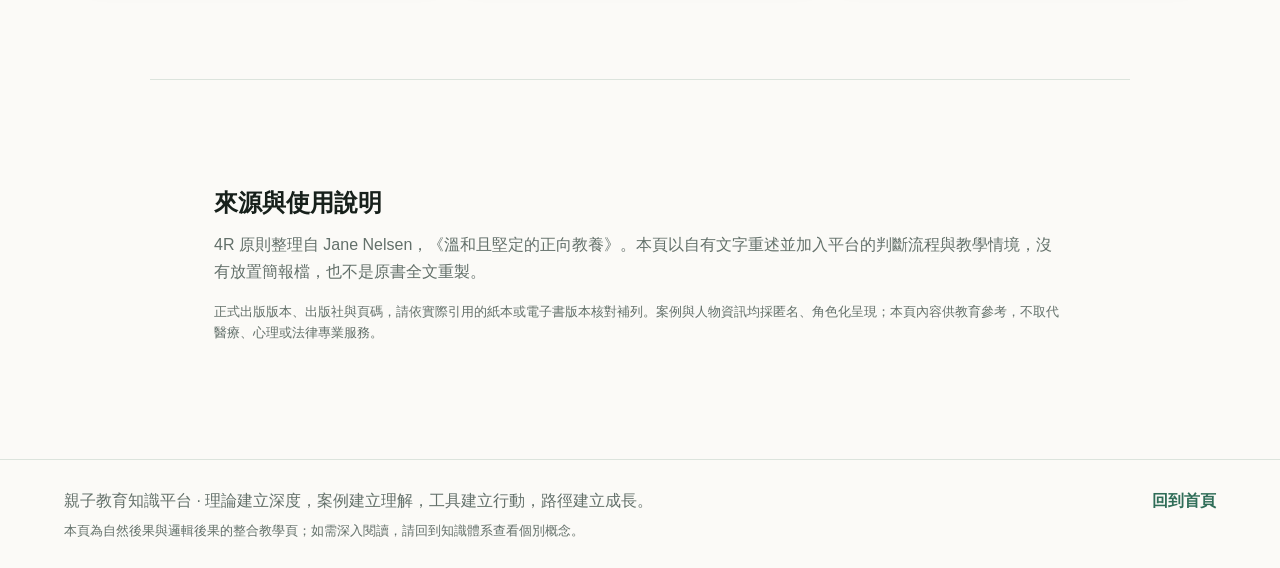
==== commit 5ea6a8eb: "Add anonymized consequence teaching scenarios" ====
--- a/consequences.html
+++ b/consequences.html
@@ -115,6 +115,46 @@
         </div>
       </section>
 
+      <section class="section article-section" id="scenarios" aria-labelledby="scenarios-title">
+        <div class="section-heading">
+          <p class="eyebrow">05 · 匿名教學情境</p>
+          <h2 id="scenarios-title">三個情境：把原則放回日常</h2>
+          <p>以下情境是綜合改寫的教學示例，不是可識別的真實個案；人物、時間、年齡與細節均已調整。</p>
+        </div>
+        <div class="scenario-grid">
+          <article class="scenario-card">
+            <span class="scenario-number">A</span>
+            <h3>螢幕時間超過約定</h3>
+            <p class="scenario-summary">家庭先約好使用時間，孩子這次多用了幾分鐘才停下來。</p>
+            <dl>
+              <div><dt>先判斷</dt><dd>會影響作息與家庭安排，是需要共同約定的問題。</dd></div>
+              <div><dt>可以怎麼做</dt><dd>事前說明規則；下次只調整實際超出的時間，並一起檢查計時方式是否好用。</dd></div>
+              <div><dt>4R 提醒</dt><dd>只處理超出的時間，不加碼、不羞辱，也不取消與螢幕無關的權益。</dd></div>
+            </dl>
+          </article>
+          <article class="scenario-card">
+            <span class="scenario-number">B</span>
+            <h3>打翻飲料後的清理</h3>
+            <p class="scenario-summary">孩子不小心打翻飲料，桌面和地板變得濕滑。</p>
+            <dl>
+              <div><dt>先判斷</dt><dd>先排除熱液體、玻璃、插座與滑倒等危險，再處理清理。</dd></div>
+              <div><dt>可以怎麼做</dt><dd>大人處理危險部分；孩子在能力範圍內選擇抹布、拖把或請大人示範第一步。</dd></div>
+              <div><dt>4R 提醒</dt><dd>清理是和行為直接相關的修復，不是故意增加痛苦；完成後就讓事情結束。</dd></div>
+            </dl>
+          </article>
+          <article class="scenario-card">
+            <span class="scenario-number">C</span>
+            <h3>忘帶餐具或學用品</h3>
+            <p class="scenario-summary">孩子到學校才發現少帶一樣用品，當下需要找到安全的替代方法。</p>
+            <dl>
+              <div><dt>先判斷</dt><dd>基本照顧與安全不能拿來懲罰；在可承擔範圍內，讓孩子練習發現問題與求助。</dd></div>
+              <div><dt>可以怎麼做</dt><dd>依學校規則借用或尋求協助，使用後歸還；回家再一起調整睡前檢查表。</dd></div>
+              <div><dt>4R 提醒</dt><dd>不讓孩子挨餓或承受不安全結果；把責任放在主動說明、補救與下一次準備。</dd></div>
+            </dl>
+          </article>
+        </div>
+      </section>
+
       <section class="section source-section" aria-labelledby="source-title">
         <h2 id="source-title">來源與使用說明</h2>
         <p>4R 原則整理自 Jane Nelsen，《溫和且堅定的正向教養》。本頁以自有文字重述並加入平台的判斷流程與教學情境，沒有放置簡報檔，也不是原書全文重製。</p>
--- a/styles.css
+++ b/styles.css
@@ -653,6 +653,64 @@
   min-height: 180px;
 }
 
+.scenario-grid {
+  display: grid;
+  grid-template-columns: repeat(3, minmax(0, 1fr));
+  gap: 16px;
+}
+
+.scenario-card {
+  padding: 24px;
+  border: 1px solid var(--line);
+  border-radius: var(--radius);
+  background: white;
+  box-shadow: 0 8px 24px rgba(39, 54, 45, 0.06);
+}
+
+.scenario-number {
+  display: inline-grid;
+  place-items: center;
+  width: 32px;
+  height: 32px;
+  margin-bottom: 14px;
+  border-radius: 50%;
+  color: white;
+  background: var(--green);
+  font-weight: 900;
+}
+
+.scenario-card h3 {
+  margin-bottom: 8px;
+  line-height: 1.3;
+}
+
+.scenario-summary {
+  min-height: 72px;
+  color: var(--muted);
+}
+
+.scenario-card dl {
+  display: grid;
+  gap: 12px;
+  margin: 18px 0 0;
+}
+
+.scenario-card dl div {
+  padding-top: 12px;
+  border-top: 1px solid var(--line);
+}
+
+.scenario-card dt {
+  margin-bottom: 3px;
+  color: var(--green-dark);
+  font-weight: 900;
+}
+
+.scenario-card dd {
+  margin: 0;
+  color: var(--muted);
+}
+
 .source-section {
   max-width: 980px;
   margin: 0 auto;
@@ -1384,7 +1442,8 @@
   .comparison-grid,
   .decision-list,
   .criteria-grid,
-  .practice-grid {
+  .practice-grid,
+  .scenario-grid {
     grid-template-columns: 1fr;
   }
 
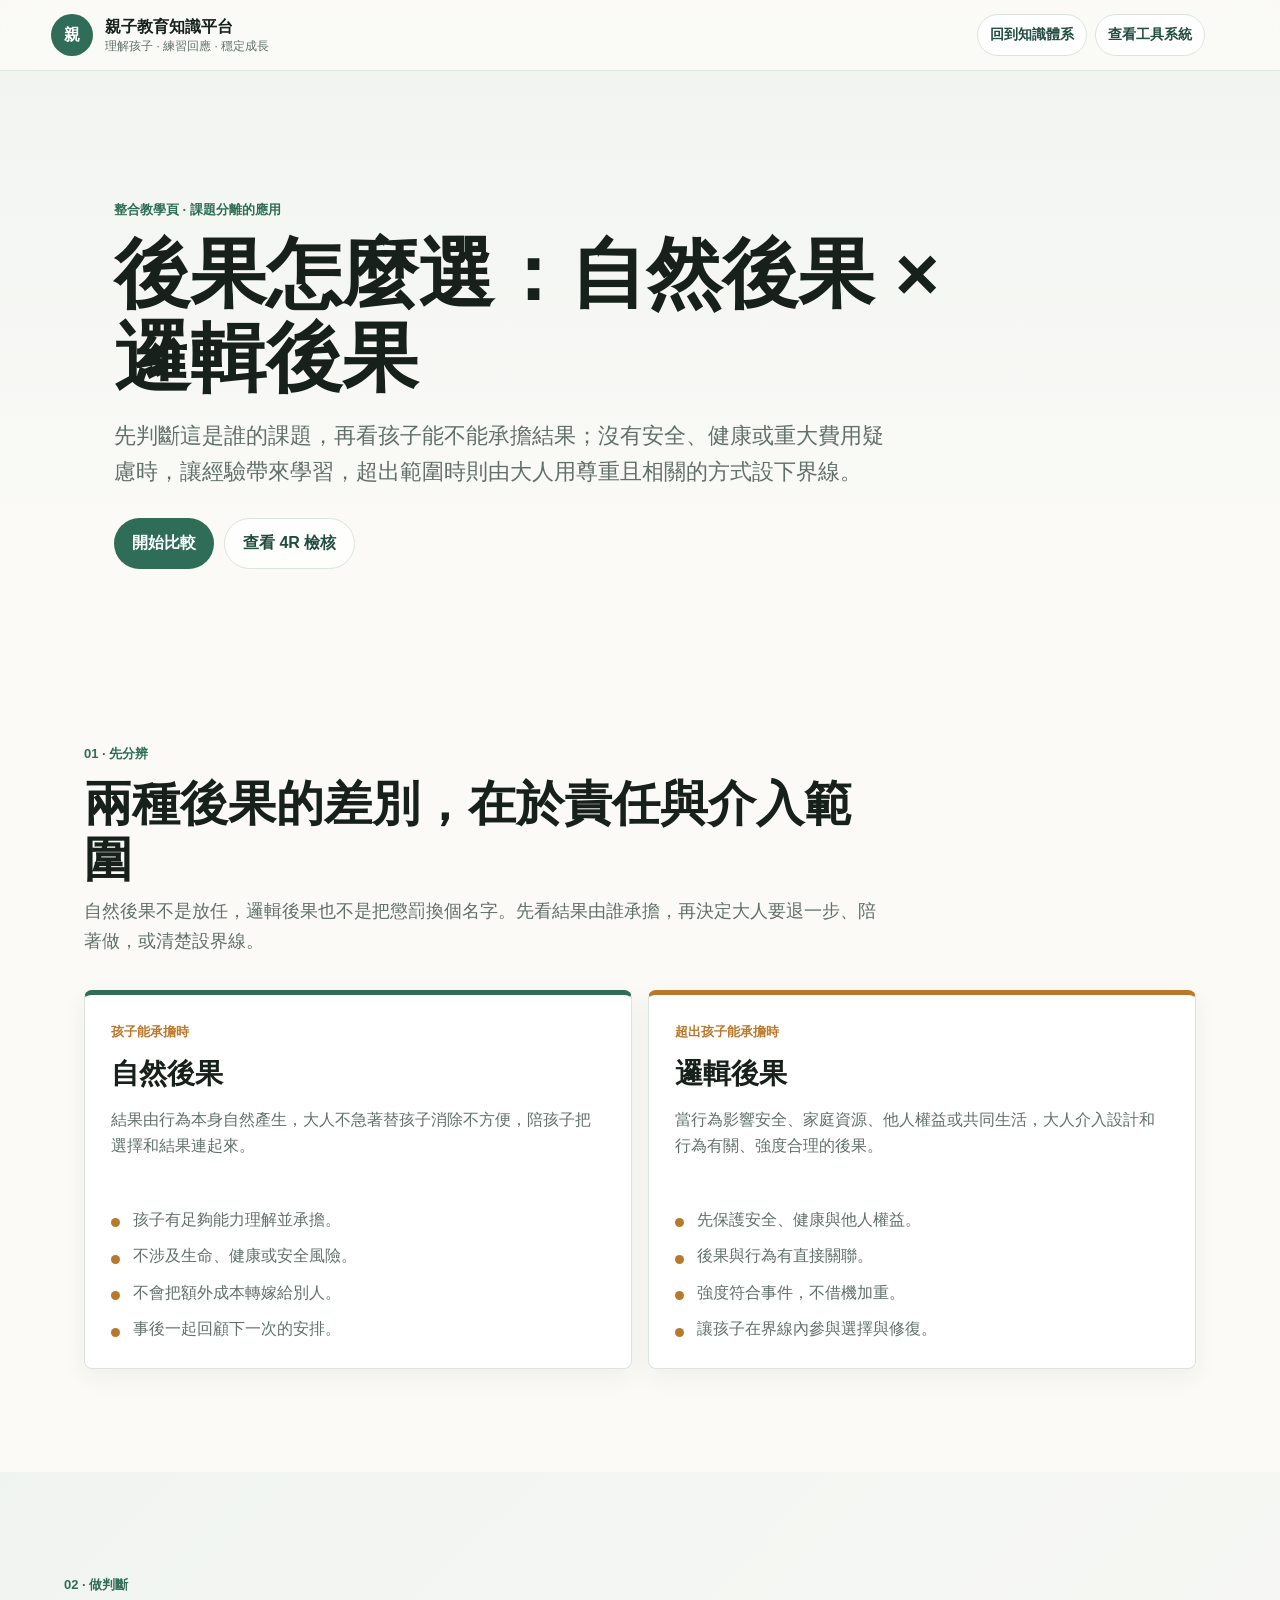
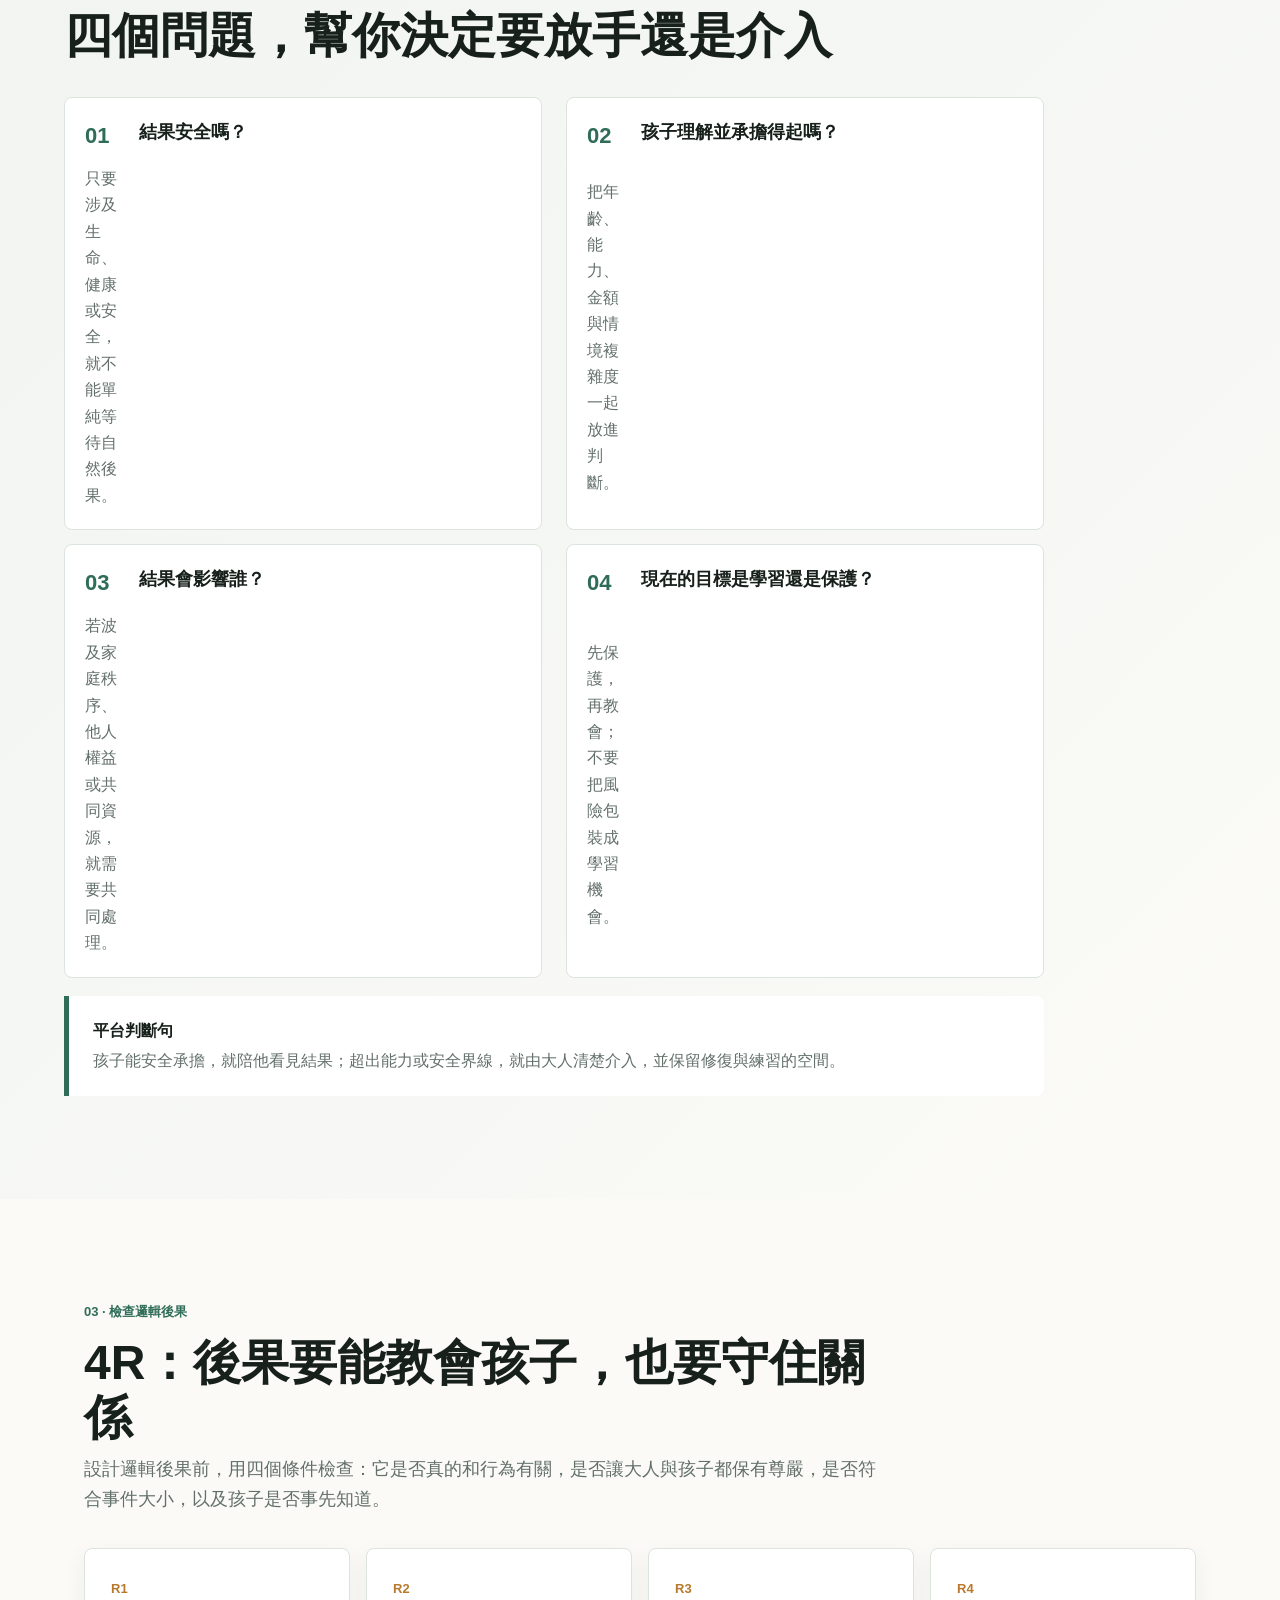
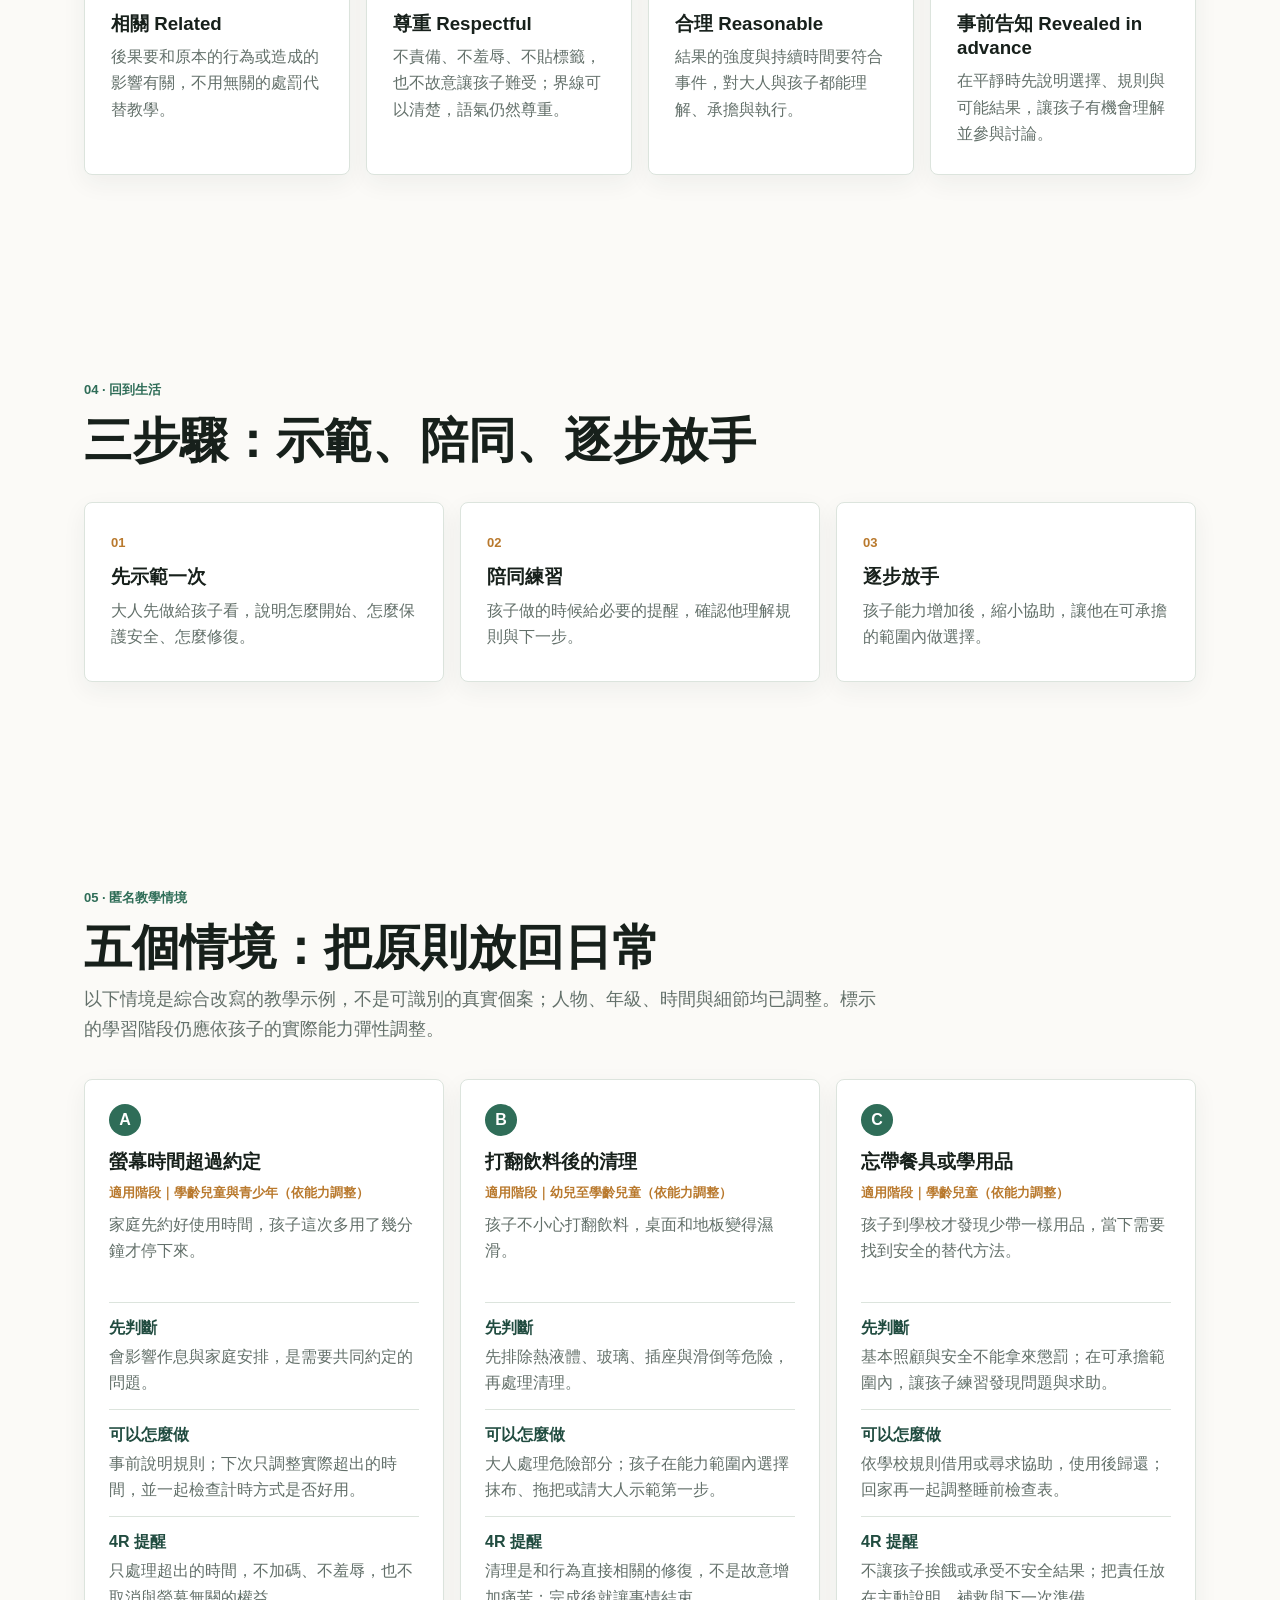
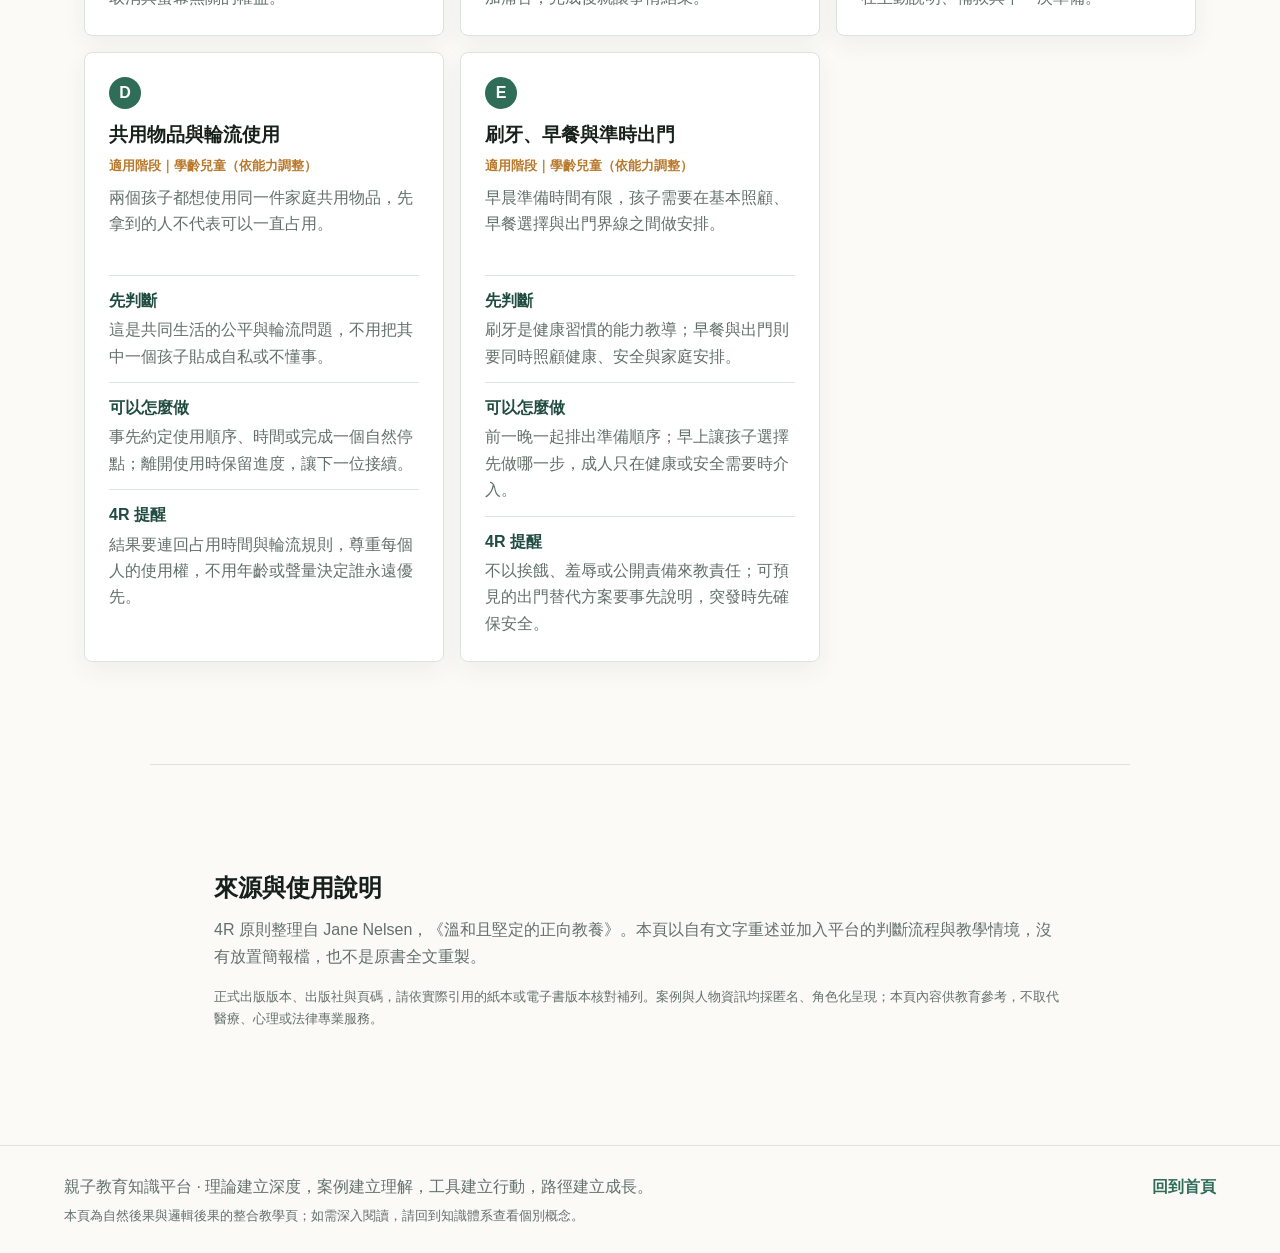
==== commit af858a1d: "Add age-flexible public teaching scenarios" ====
--- a/consequences.html
+++ b/consequences.html
@@ -118,13 +118,14 @@
       <section class="section article-section" id="scenarios" aria-labelledby="scenarios-title">
         <div class="section-heading">
           <p class="eyebrow">05 · 匿名教學情境</p>
-          <h2 id="scenarios-title">三個情境：把原則放回日常</h2>
-          <p>以下情境是綜合改寫的教學示例，不是可識別的真實個案；人物、時間、年齡與細節均已調整。</p>
+          <h2 id="scenarios-title">五個情境：把原則放回日常</h2>
+          <p>以下情境是綜合改寫的教學示例，不是可識別的真實個案；人物、年級、時間與細節均已調整。標示的學習階段仍應依孩子的實際能力彈性調整。</p>
         </div>
         <div class="scenario-grid">
           <article class="scenario-card">
             <span class="scenario-number">A</span>
             <h3>螢幕時間超過約定</h3>
+            <p class="scenario-level">適用階段｜學齡兒童與青少年（依能力調整）</p>
             <p class="scenario-summary">家庭先約好使用時間，孩子這次多用了幾分鐘才停下來。</p>
             <dl>
               <div><dt>先判斷</dt><dd>會影響作息與家庭安排，是需要共同約定的問題。</dd></div>
@@ -135,6 +136,7 @@
           <article class="scenario-card">
             <span class="scenario-number">B</span>
             <h3>打翻飲料後的清理</h3>
+            <p class="scenario-level">適用階段｜幼兒至學齡兒童（依能力調整）</p>
             <p class="scenario-summary">孩子不小心打翻飲料，桌面和地板變得濕滑。</p>
             <dl>
               <div><dt>先判斷</dt><dd>先排除熱液體、玻璃、插座與滑倒等危險，再處理清理。</dd></div>
@@ -145,11 +147,34 @@
           <article class="scenario-card">
             <span class="scenario-number">C</span>
             <h3>忘帶餐具或學用品</h3>
+            <p class="scenario-level">適用階段｜學齡兒童（依能力調整）</p>
             <p class="scenario-summary">孩子到學校才發現少帶一樣用品，當下需要找到安全的替代方法。</p>
             <dl>
               <div><dt>先判斷</dt><dd>基本照顧與安全不能拿來懲罰；在可承擔範圍內，讓孩子練習發現問題與求助。</dd></div>
               <div><dt>可以怎麼做</dt><dd>依學校規則借用或尋求協助，使用後歸還；回家再一起調整睡前檢查表。</dd></div>
               <div><dt>4R 提醒</dt><dd>不讓孩子挨餓或承受不安全結果；把責任放在主動說明、補救與下一次準備。</dd></div>
+            </dl>
+          </article>
+          <article class="scenario-card">
+            <span class="scenario-number">D</span>
+            <h3>共用物品與輪流使用</h3>
+            <p class="scenario-level">適用階段｜學齡兒童（依能力調整）</p>
+            <p class="scenario-summary">兩個孩子都想使用同一件家庭共用物品，先拿到的人不代表可以一直占用。</p>
+            <dl>
+              <div><dt>先判斷</dt><dd>這是共同生活的公平與輪流問題，不用把其中一個孩子貼成自私或不懂事。</dd></div>
+              <div><dt>可以怎麼做</dt><dd>事先約定使用順序、時間或完成一個自然停點；離開使用時保留進度，讓下一位接續。</dd></div>
+              <div><dt>4R 提醒</dt><dd>結果要連回占用時間與輪流規則，尊重每個人的使用權，不用年齡或聲量決定誰永遠優先。</dd></div>
+            </dl>
+          </article>
+          <article class="scenario-card">
+            <span class="scenario-number">E</span>
+            <h3>刷牙、早餐與準時出門</h3>
+            <p class="scenario-level">適用階段｜學齡兒童（依能力調整）</p>
+            <p class="scenario-summary">早晨準備時間有限，孩子需要在基本照顧、早餐選擇與出門界線之間做安排。</p>
+            <dl>
+              <div><dt>先判斷</dt><dd>刷牙是健康習慣的能力教導；早餐與出門則要同時照顧健康、安全與家庭安排。</dd></div>
+              <div><dt>可以怎麼做</dt><dd>前一晚一起排出準備順序；早上讓孩子選擇先做哪一步，成人只在健康或安全需要時介入。</dd></div>
+              <div><dt>4R 提醒</dt><dd>不以挨餓、羞辱或公開責備來教責任；可預見的出門替代方案要事先說明，突發時先確保安全。</dd></div>
             </dl>
           </article>
         </div>
--- a/styles.css
+++ b/styles.css
@@ -684,6 +684,13 @@
   line-height: 1.3;
 }
 
+.scenario-level {
+  margin-bottom: 8px;
+  color: var(--gold);
+  font-size: 13px;
+  font-weight: 900;
+}
+
 .scenario-summary {
   min-height: 72px;
   color: var(--muted);
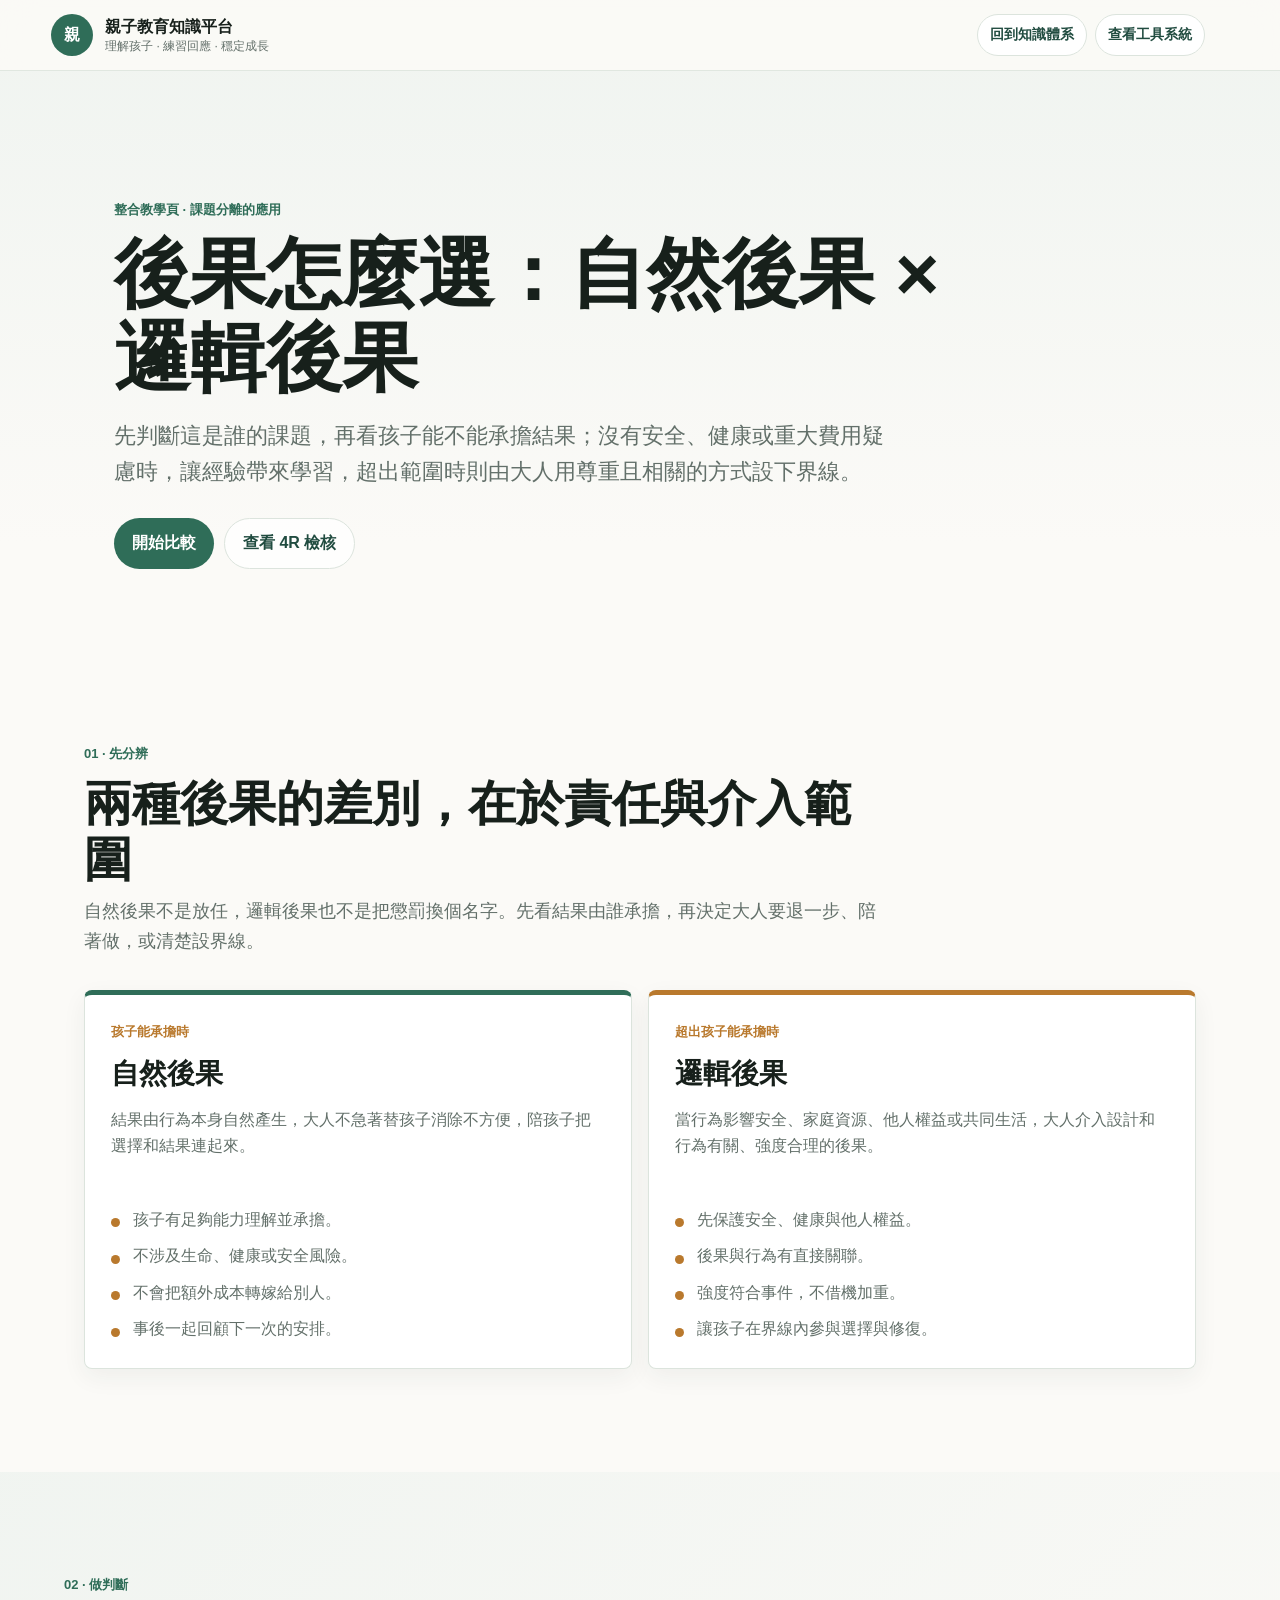
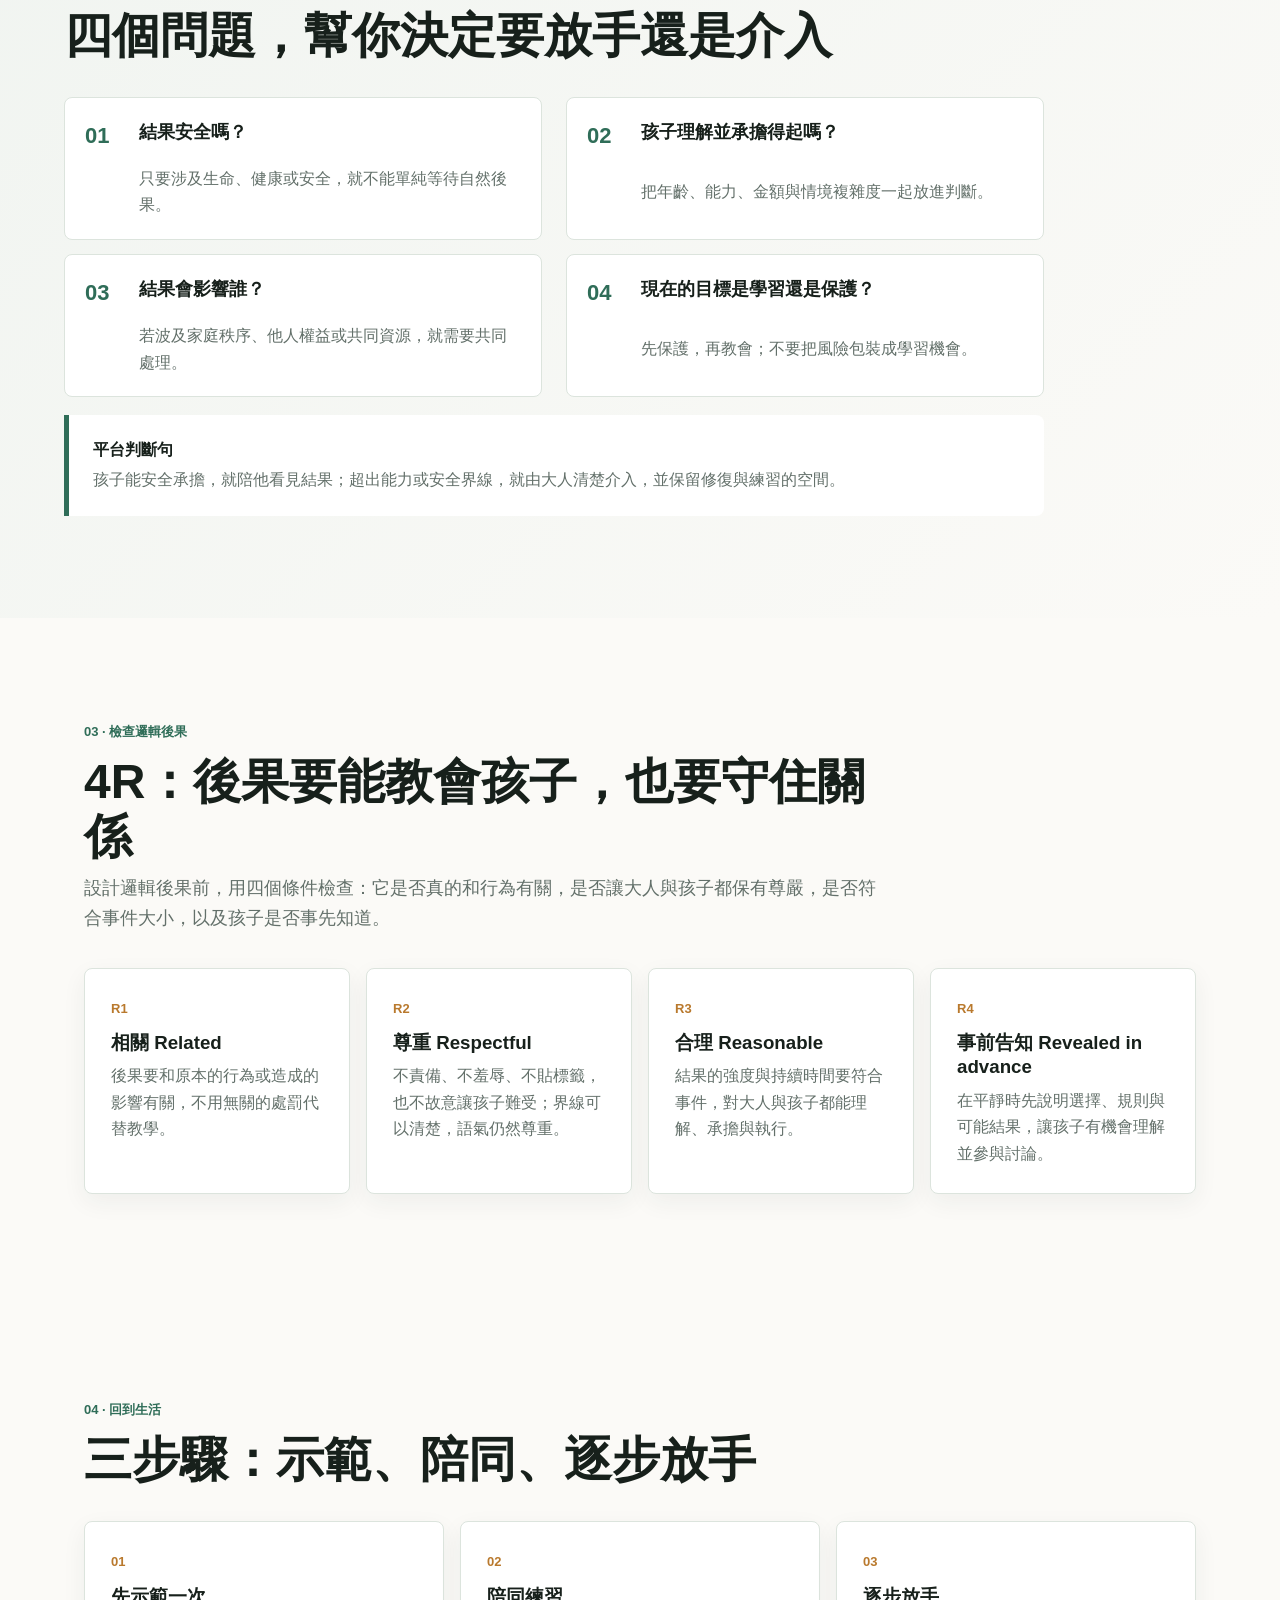
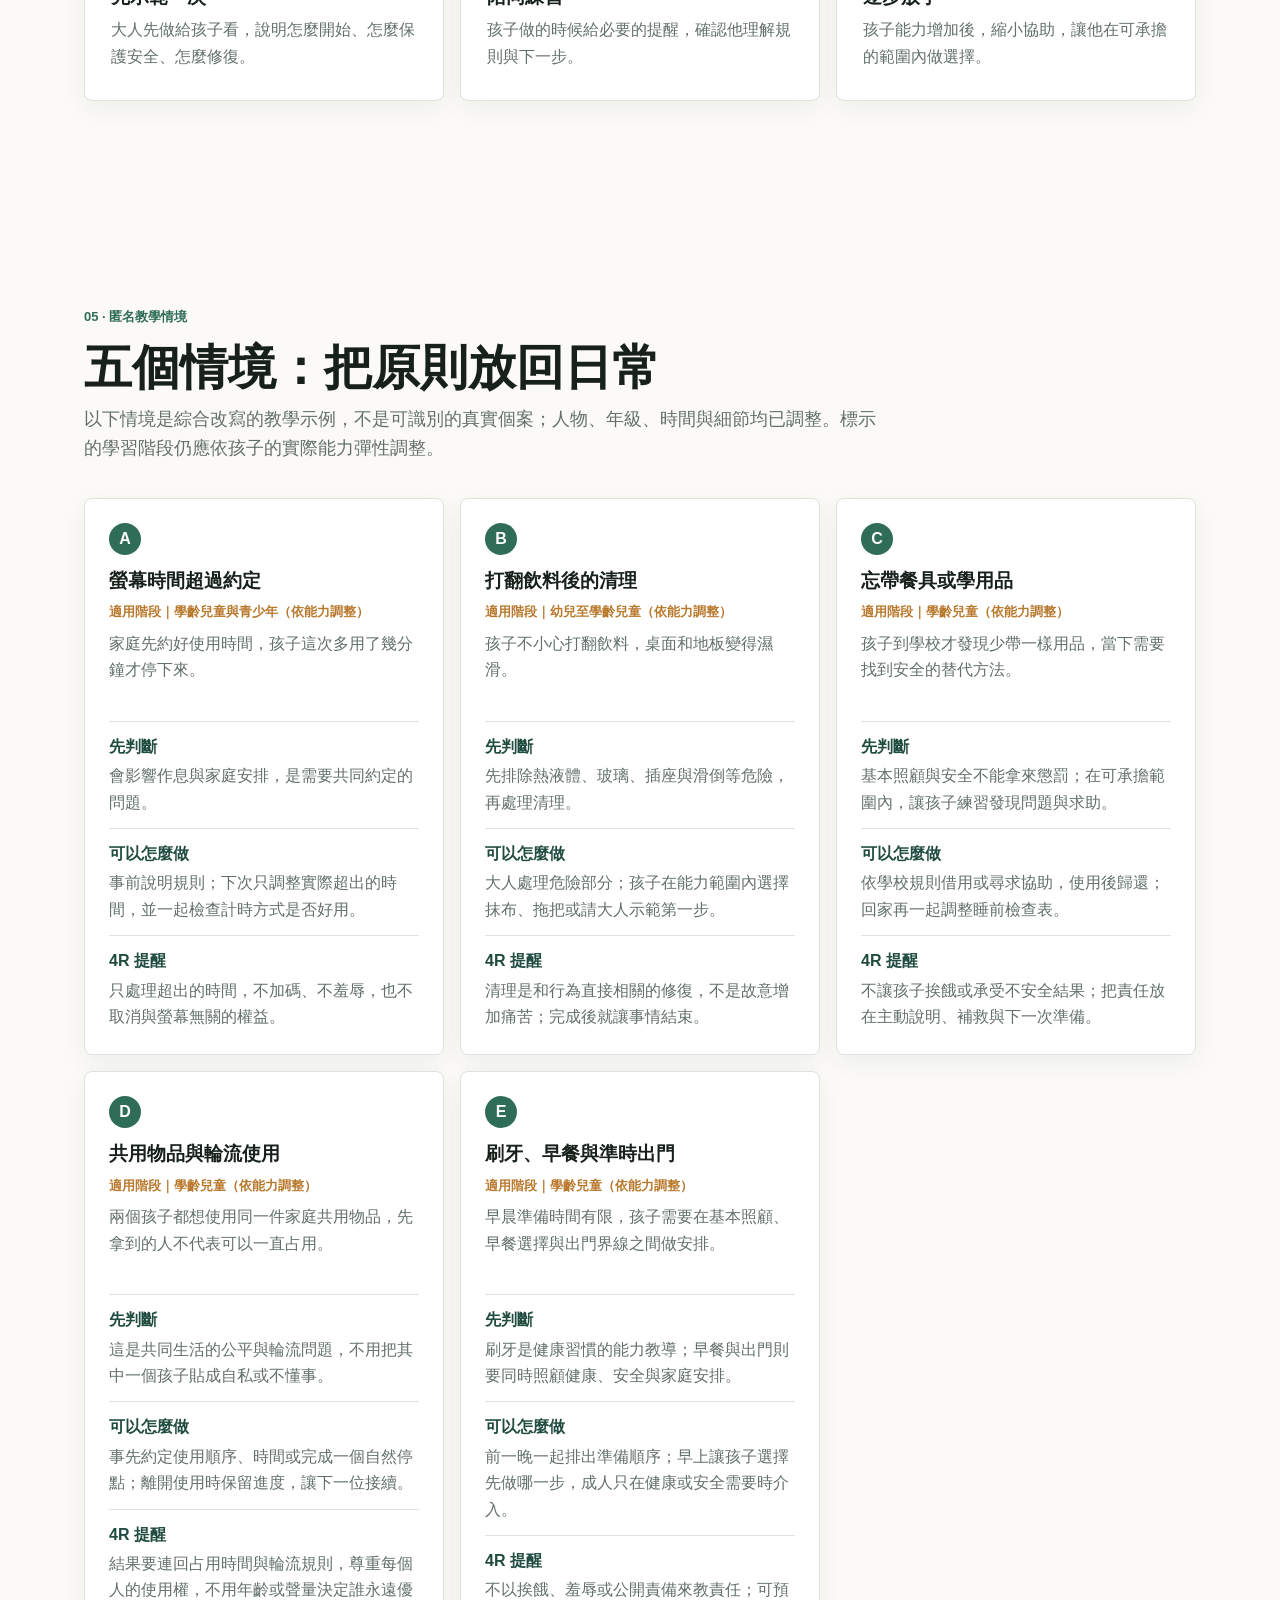
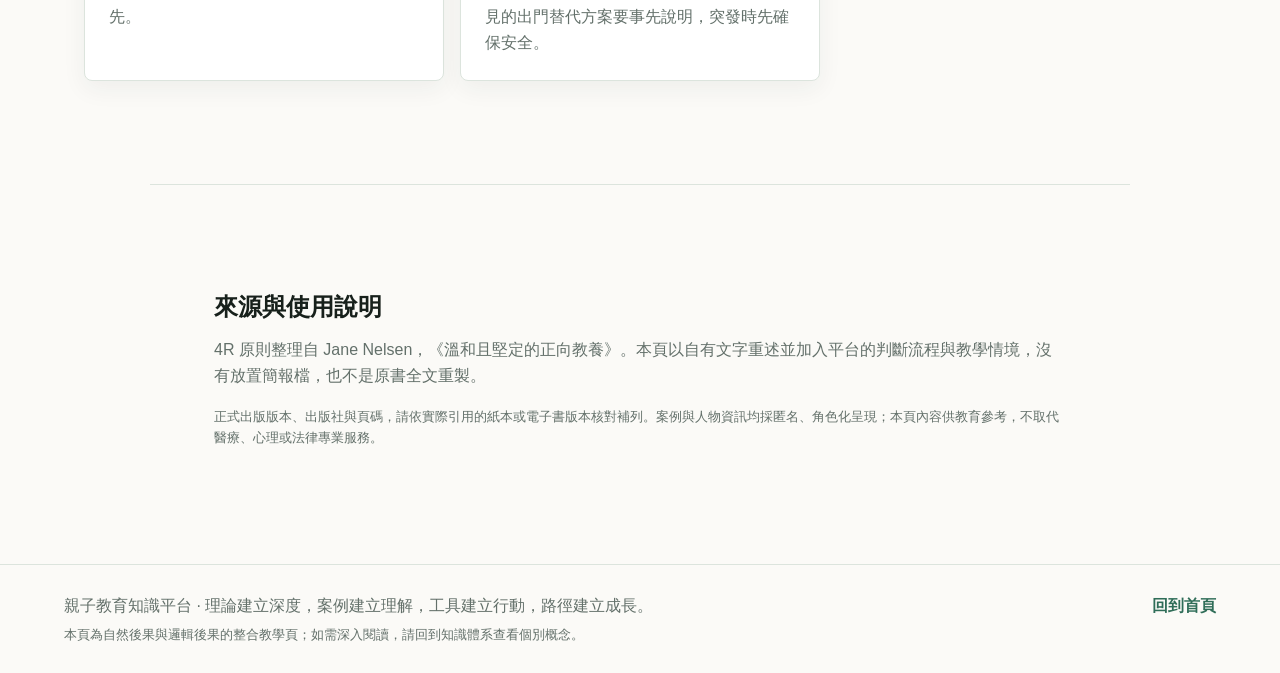
==== commit 61ecc21f: "Fix decision card text layout" ====
--- a/consequences.html
+++ b/consequences.html
@@ -9,7 +9,7 @@
       content="用責任歸屬、能力與安全界線，分辨自然後果與邏輯後果；再用 4R 原則檢查後果是否相關、尊重、合理且事前告知。"
     />
     <link rel="icon" href="assets/favicon.svg" type="image/svg+xml" />
-    <link rel="stylesheet" href="styles.css?v=20260818" />
+    <link rel="stylesheet" href="styles.css?v=20260818-2" />
   </head>
   <body class="standalone-page">
     <a class="skip-link" href="#main-content">跳到主要內容</a>
--- a/styles.css
+++ b/styles.css
@@ -593,6 +593,12 @@
   display: block;
 }
 
+.decision-list strong,
+.decision-list span {
+  grid-column: 2;
+  min-width: 0;
+}
+
 .decision-list strong {
   margin-bottom: 4px;
   font-size: 18px;
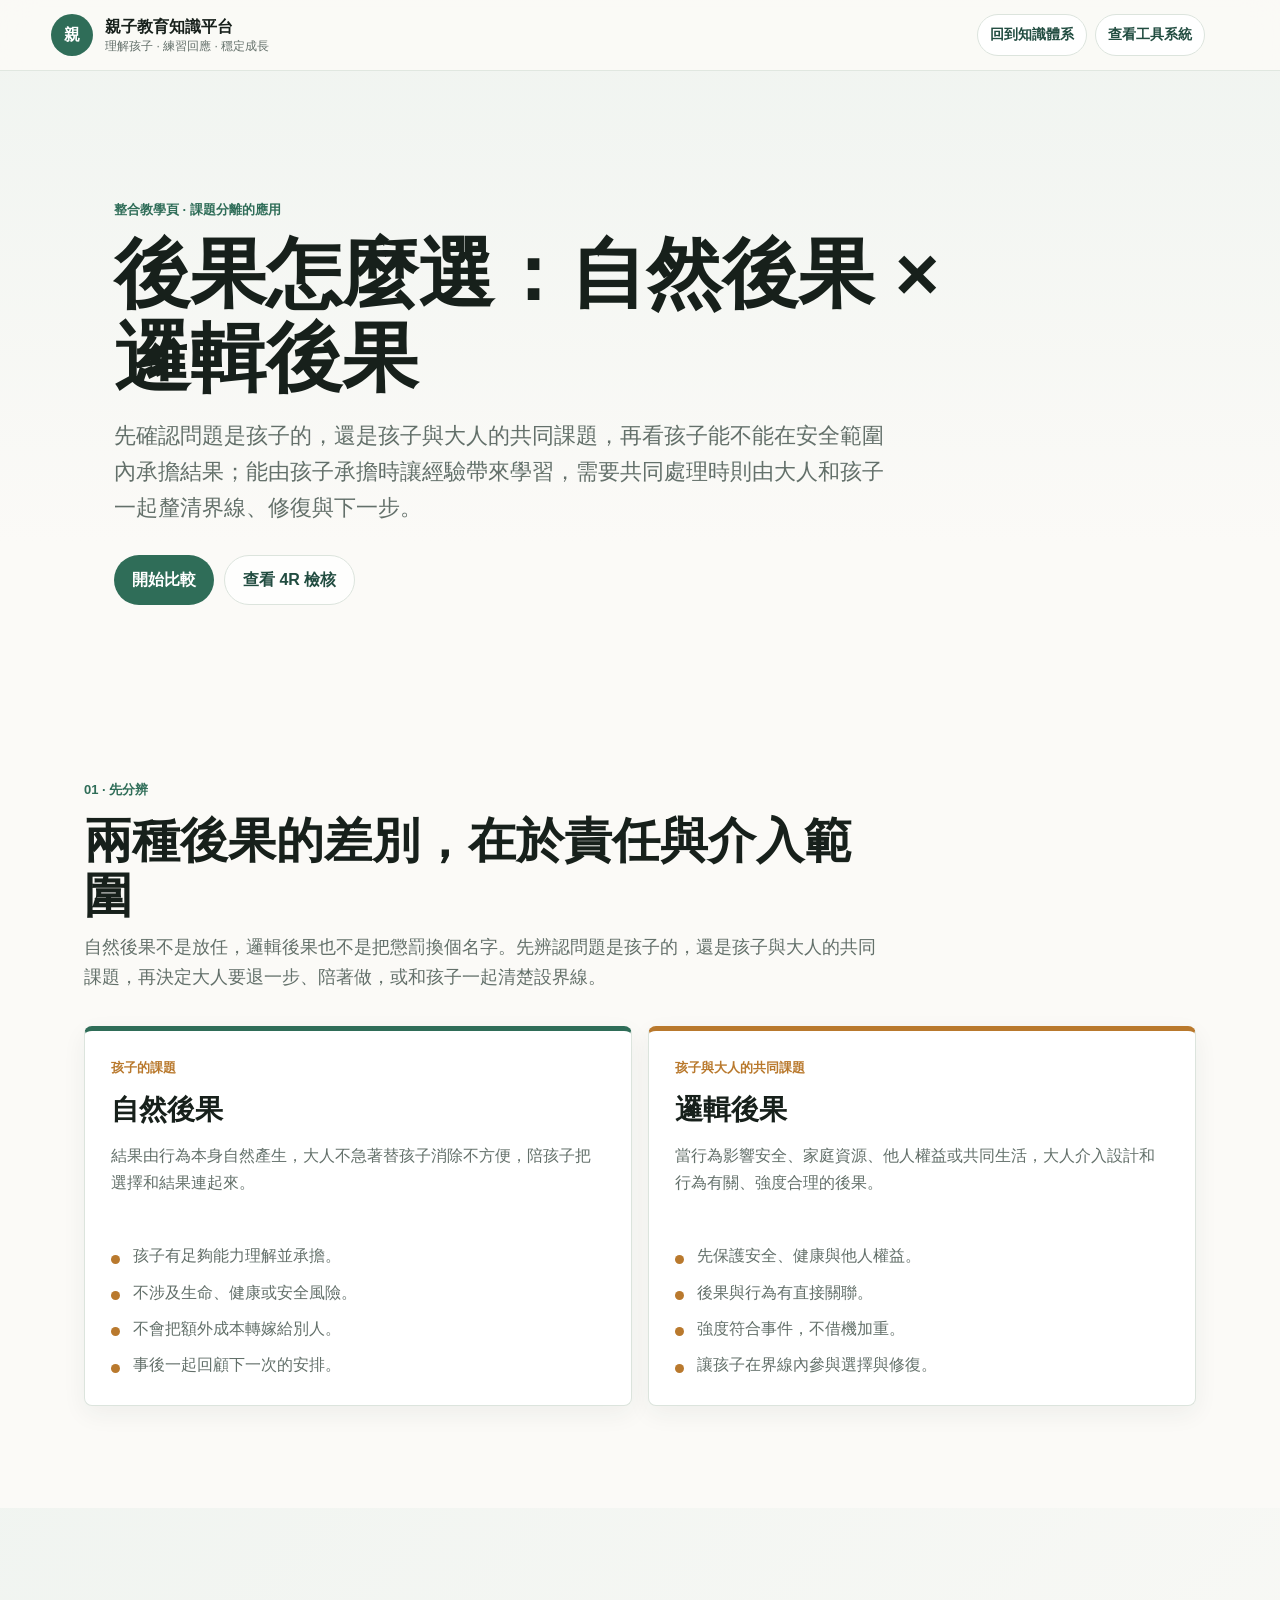
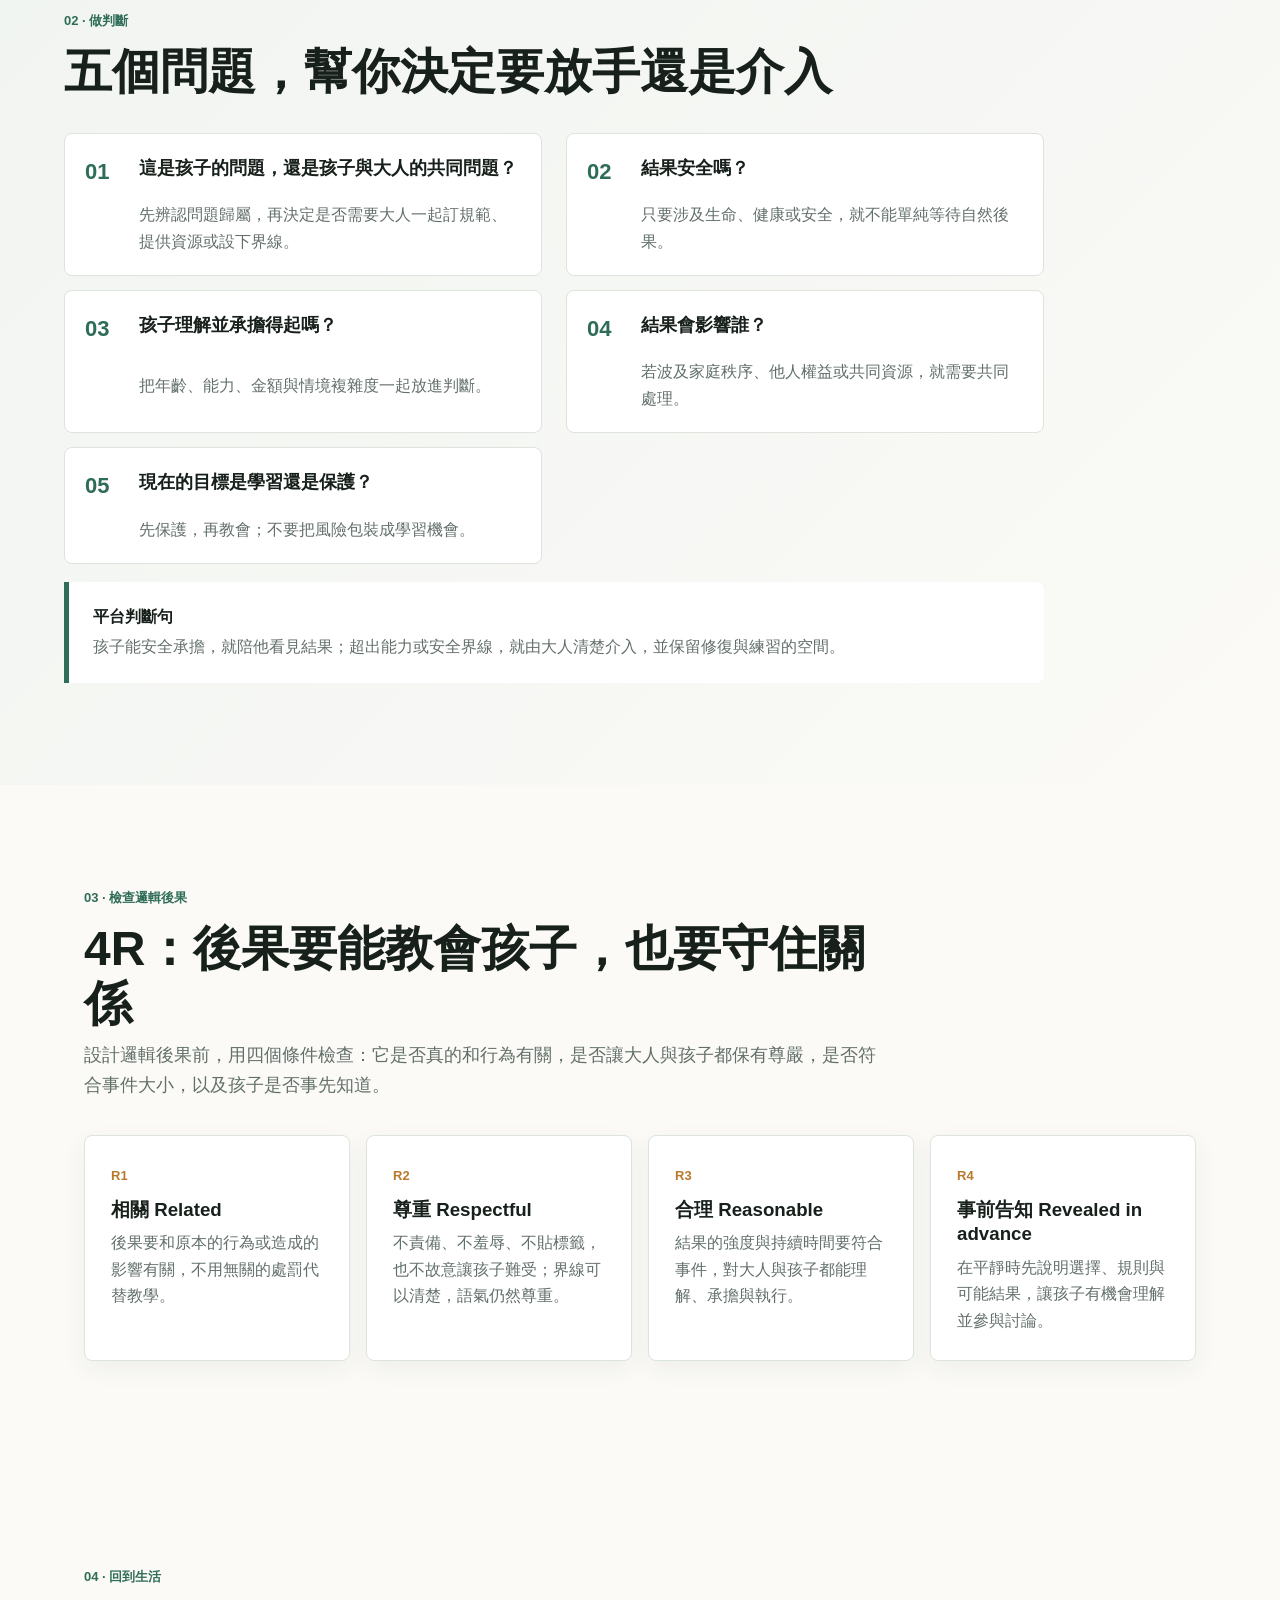
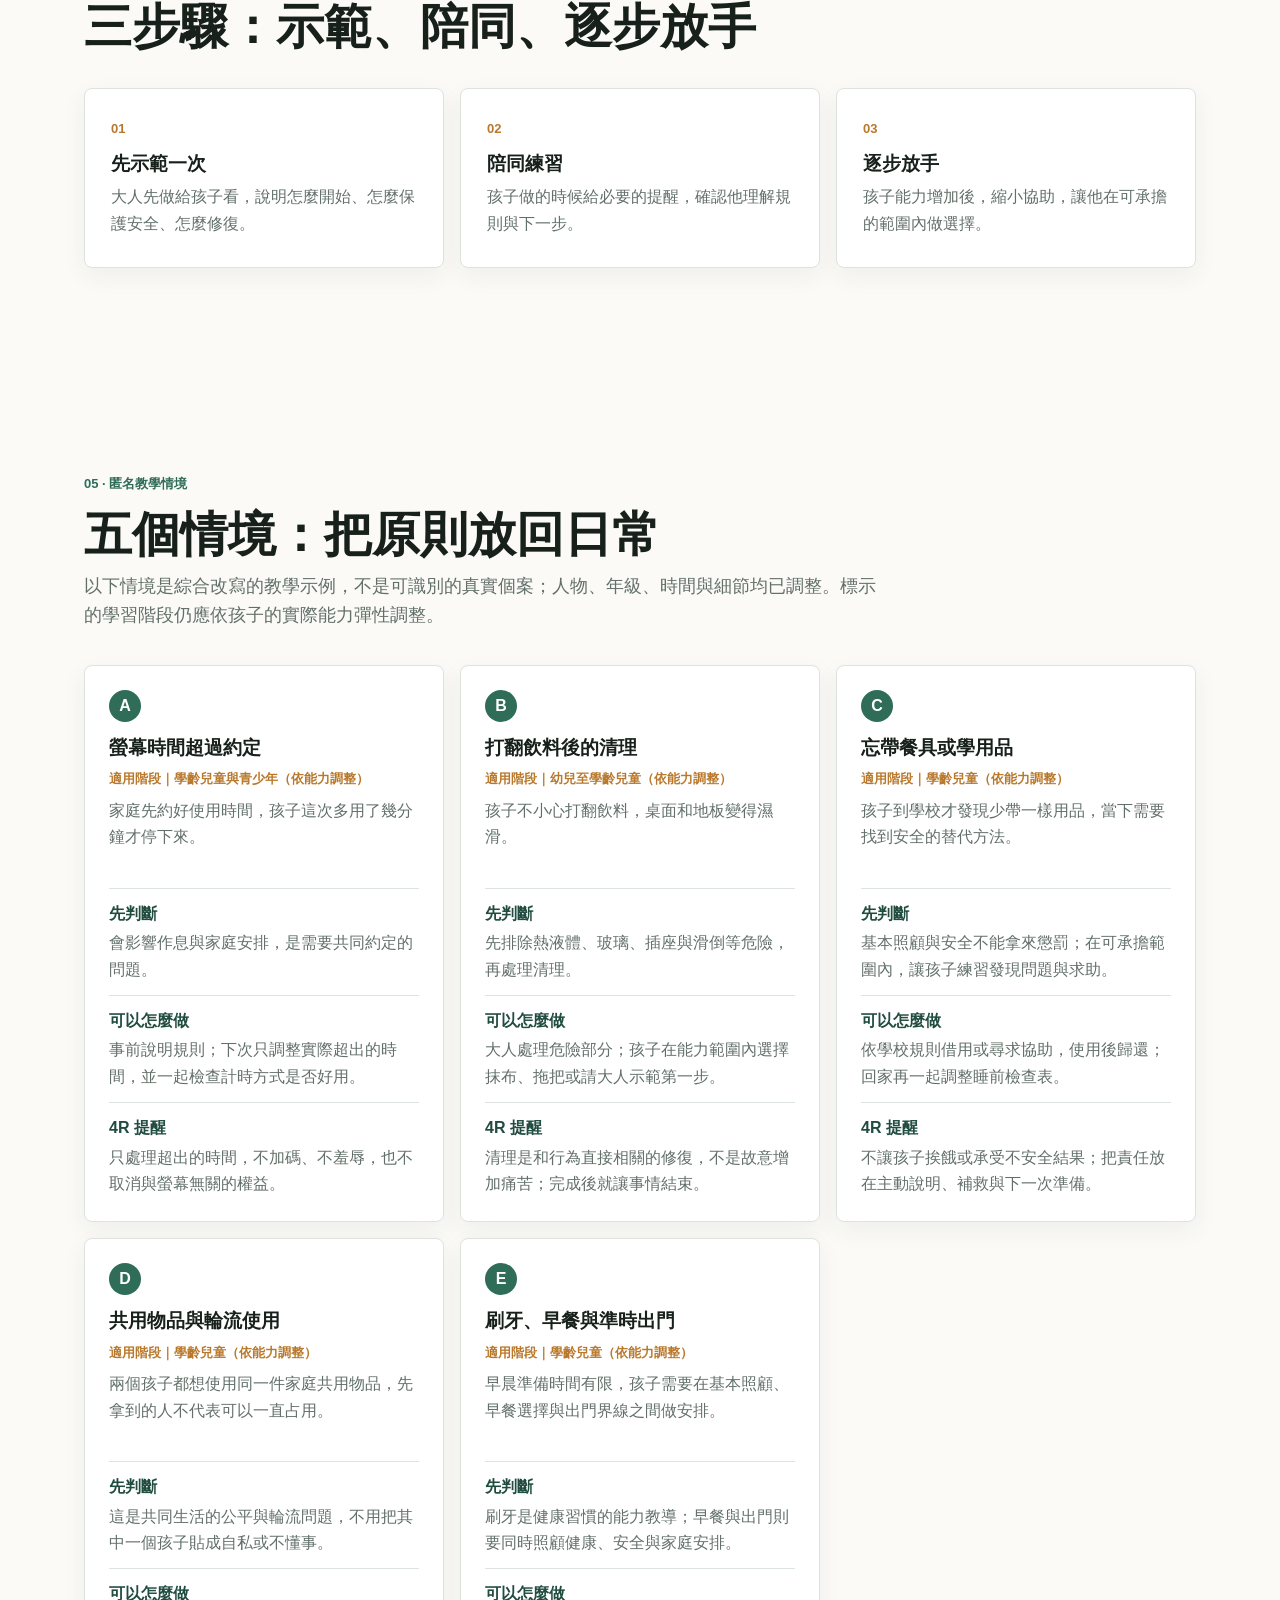
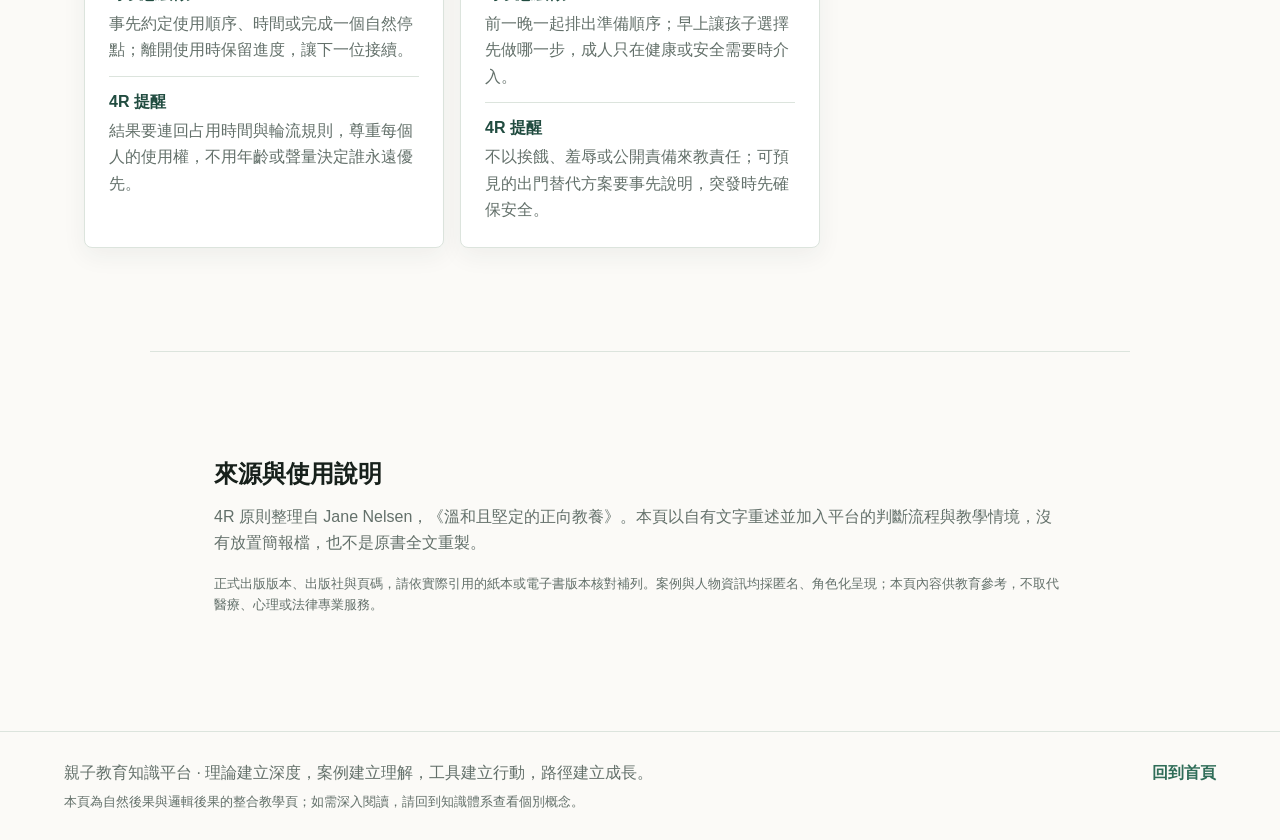
==== commit 33cb9d26: "Clarify shared responsibility in consequence guidance" ====
--- a/consequences.html
+++ b/consequences.html
@@ -6,7 +6,7 @@
     <title>後果怎麼選：自然後果 × 邏輯後果｜親子教育知識平台</title>
     <meta
       name="description"
-      content="用責任歸屬、能力與安全界線，分辨自然後果與邏輯後果；再用 4R 原則檢查後果是否相關、尊重、合理且事前告知。"
+      content="先判斷問題是孩子的，還是孩子與大人的共同課題，再用能力與安全界線分辨自然後果與邏輯後果，並以 4R 原則檢查後果是否相關、尊重、合理且事前告知。"
     />
     <link rel="icon" href="assets/favicon.svg" type="image/svg+xml" />
     <link rel="stylesheet" href="styles.css?v=20260818-2" />
@@ -32,7 +32,7 @@
         <p class="eyebrow">整合教學頁 · 課題分離的應用</p>
         <h1 id="page-title">後果怎麼選：自然後果 × 邏輯後果</h1>
         <p>
-          先判斷這是誰的課題，再看孩子能不能承擔結果；沒有安全、健康或重大費用疑慮時，讓經驗帶來學習，超出範圍時則由大人用尊重且相關的方式設下界線。
+          先確認問題是孩子的，還是孩子與大人的共同課題，再看孩子能不能在安全範圍內承擔結果；能由孩子承擔時讓經驗帶來學習，需要共同處理時則由大人和孩子一起釐清界線、修復與下一步。
         </p>
         <div class="article-actions">
           <a class="primary-action" href="#comparison">開始比較</a>
@@ -44,11 +44,11 @@
         <div class="section-heading">
           <p class="eyebrow">01 · 先分辨</p>
           <h2 id="comparison-title">兩種後果的差別，在於責任與介入範圍</h2>
-          <p>自然後果不是放任，邏輯後果也不是把懲罰換個名字。先看結果由誰承擔，再決定大人要退一步、陪著做，或清楚設界線。</p>
+          <p>自然後果不是放任，邏輯後果也不是把懲罰換個名字。先辨認問題是孩子的，還是孩子與大人的共同課題，再決定大人要退一步、陪著做，或和孩子一起清楚設界線。</p>
         </div>
         <div class="comparison-grid">
           <article class="consequence-card natural-card">
-            <p class="card-label">孩子能承擔時</p>
+            <p class="card-label">孩子的課題</p>
             <h3>自然後果</h3>
             <p>結果由行為本身自然產生，大人不急著替孩子消除不方便，陪孩子把選擇和結果連起來。</p>
             <ul class="check-list">
@@ -59,7 +59,7 @@
             </ul>
           </article>
           <article class="consequence-card logical-card">
-            <p class="card-label">超出孩子能承擔時</p>
+            <p class="card-label">孩子與大人的共同課題</p>
             <h3>邏輯後果</h3>
             <p>當行為影響安全、家庭資源、他人權益或共同生活，大人介入設計和行為有關、強度合理的後果。</p>
             <ul class="check-list">
@@ -75,9 +75,10 @@
       <section class="section article-section soft-section" id="decision" aria-labelledby="decision-title">
         <div class="section-heading">
           <p class="eyebrow">02 · 做判斷</p>
-          <h2 id="decision-title">四個問題，幫你決定要放手還是介入</h2>
+          <h2 id="decision-title">五個問題，幫你決定要放手還是介入</h2>
         </div>
         <ol class="decision-list">
+          <li><strong>這是孩子的問題，還是孩子與大人的共同問題？</strong><span>先辨認問題歸屬，再決定是否需要大人一起訂規範、提供資源或設下界線。</span></li>
           <li><strong>結果安全嗎？</strong><span>只要涉及生命、健康或安全，就不能單純等待自然後果。</span></li>
           <li><strong>孩子理解並承擔得起嗎？</strong><span>把年齡、能力、金額與情境複雜度一起放進判斷。</span></li>
           <li><strong>結果會影響誰？</strong><span>若波及家庭秩序、他人權益或共同資源，就需要共同處理。</span></li>
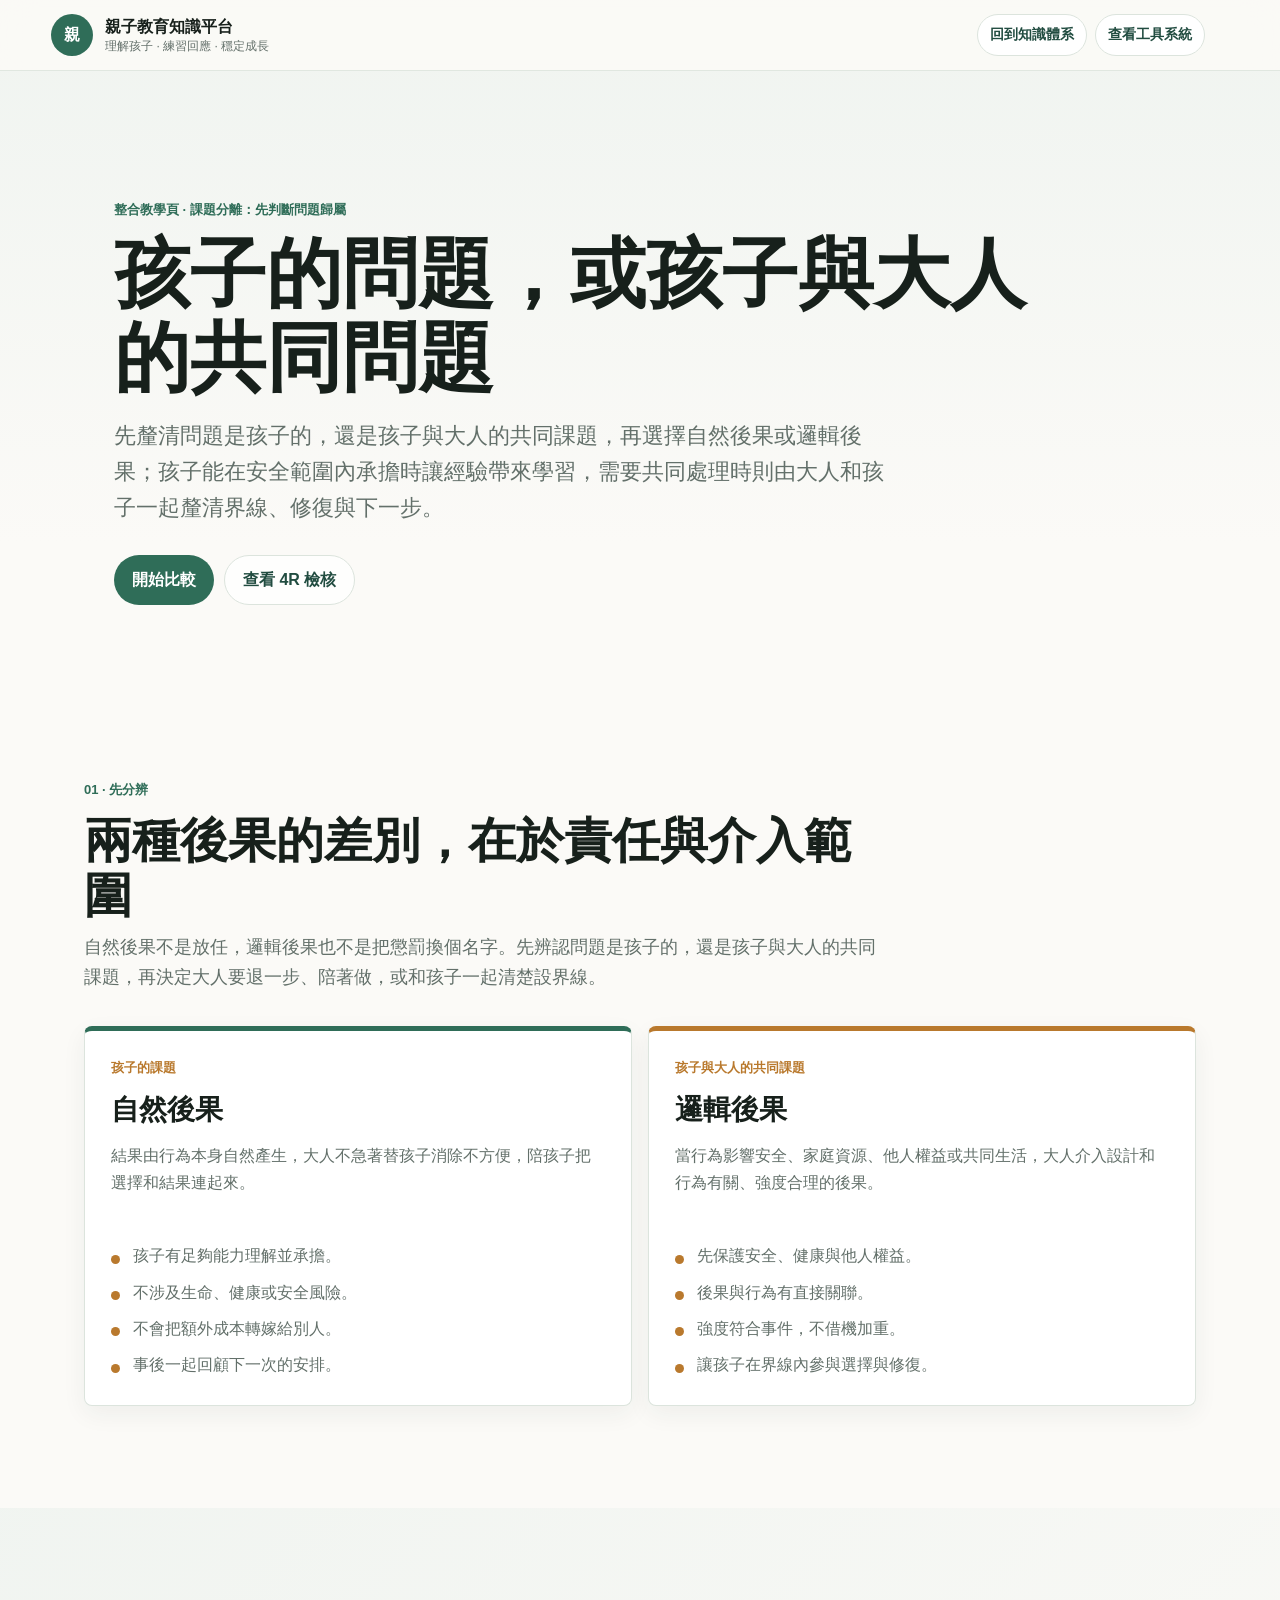
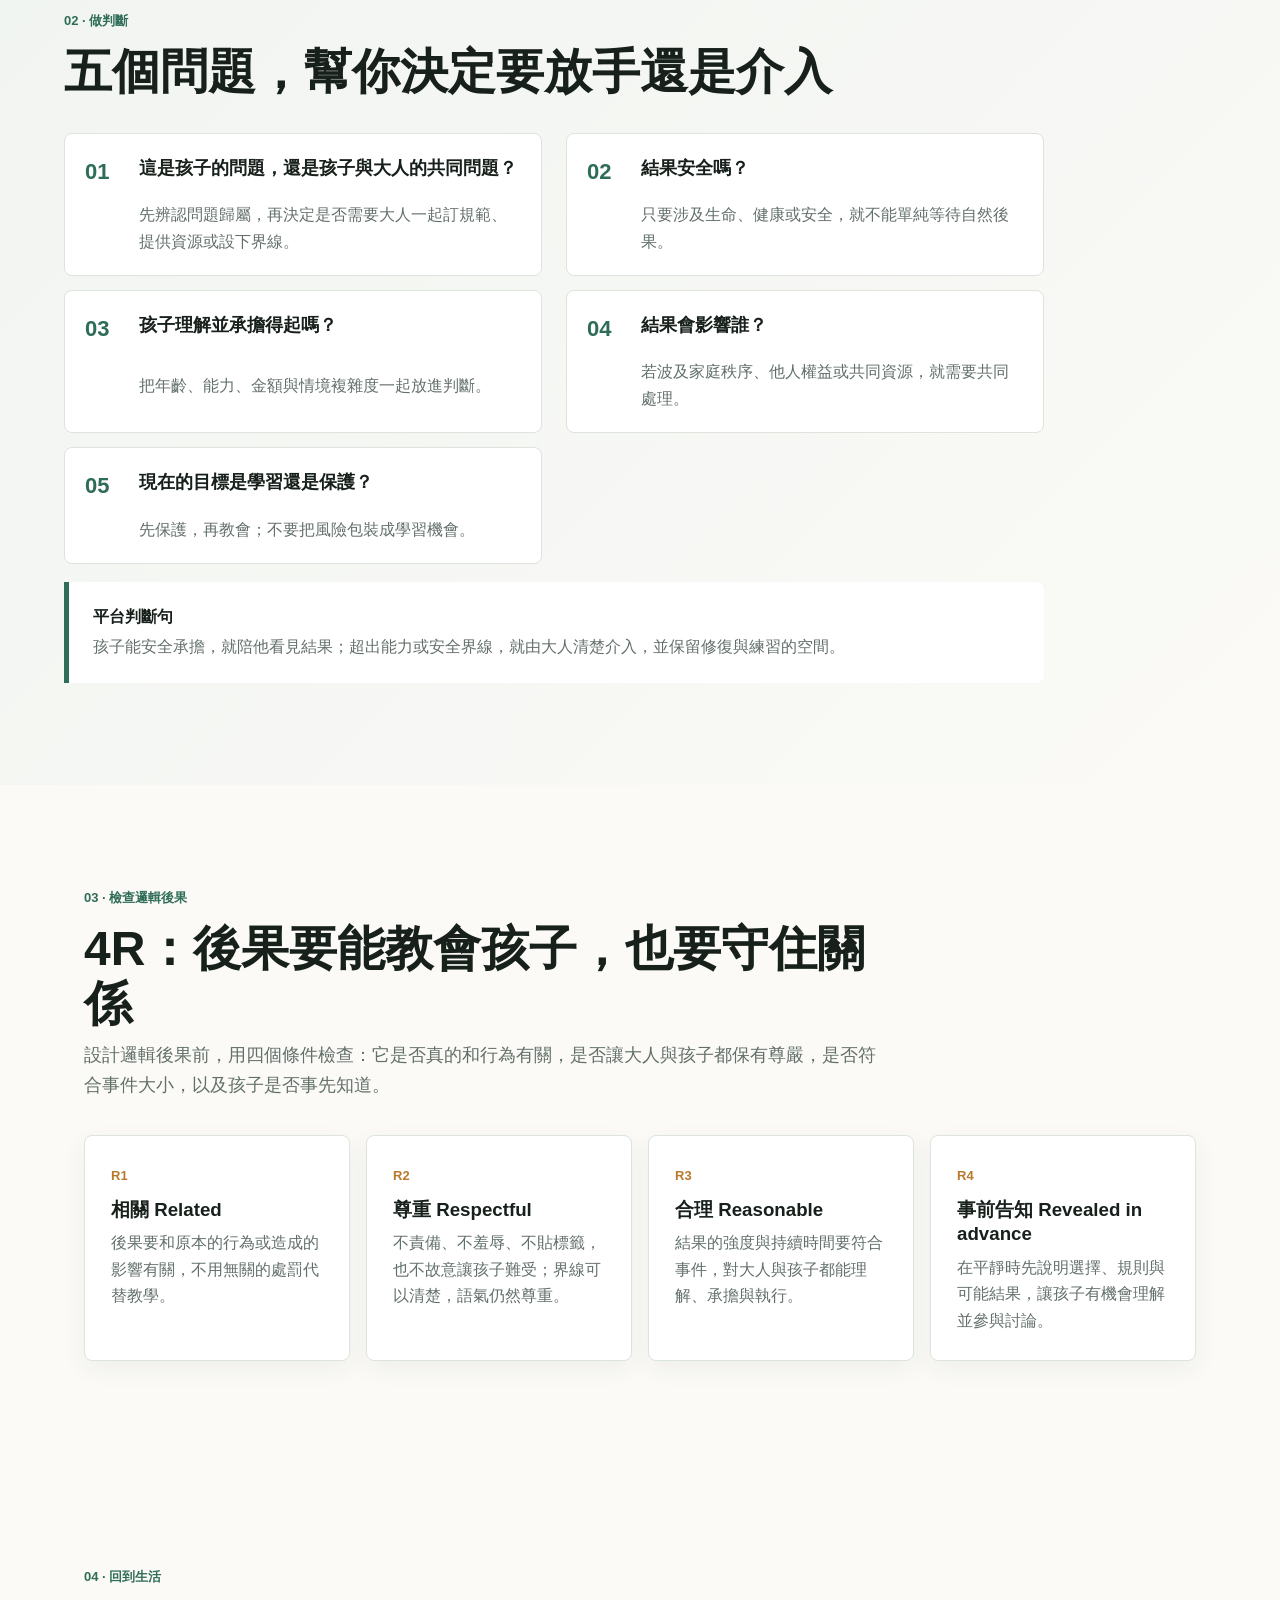
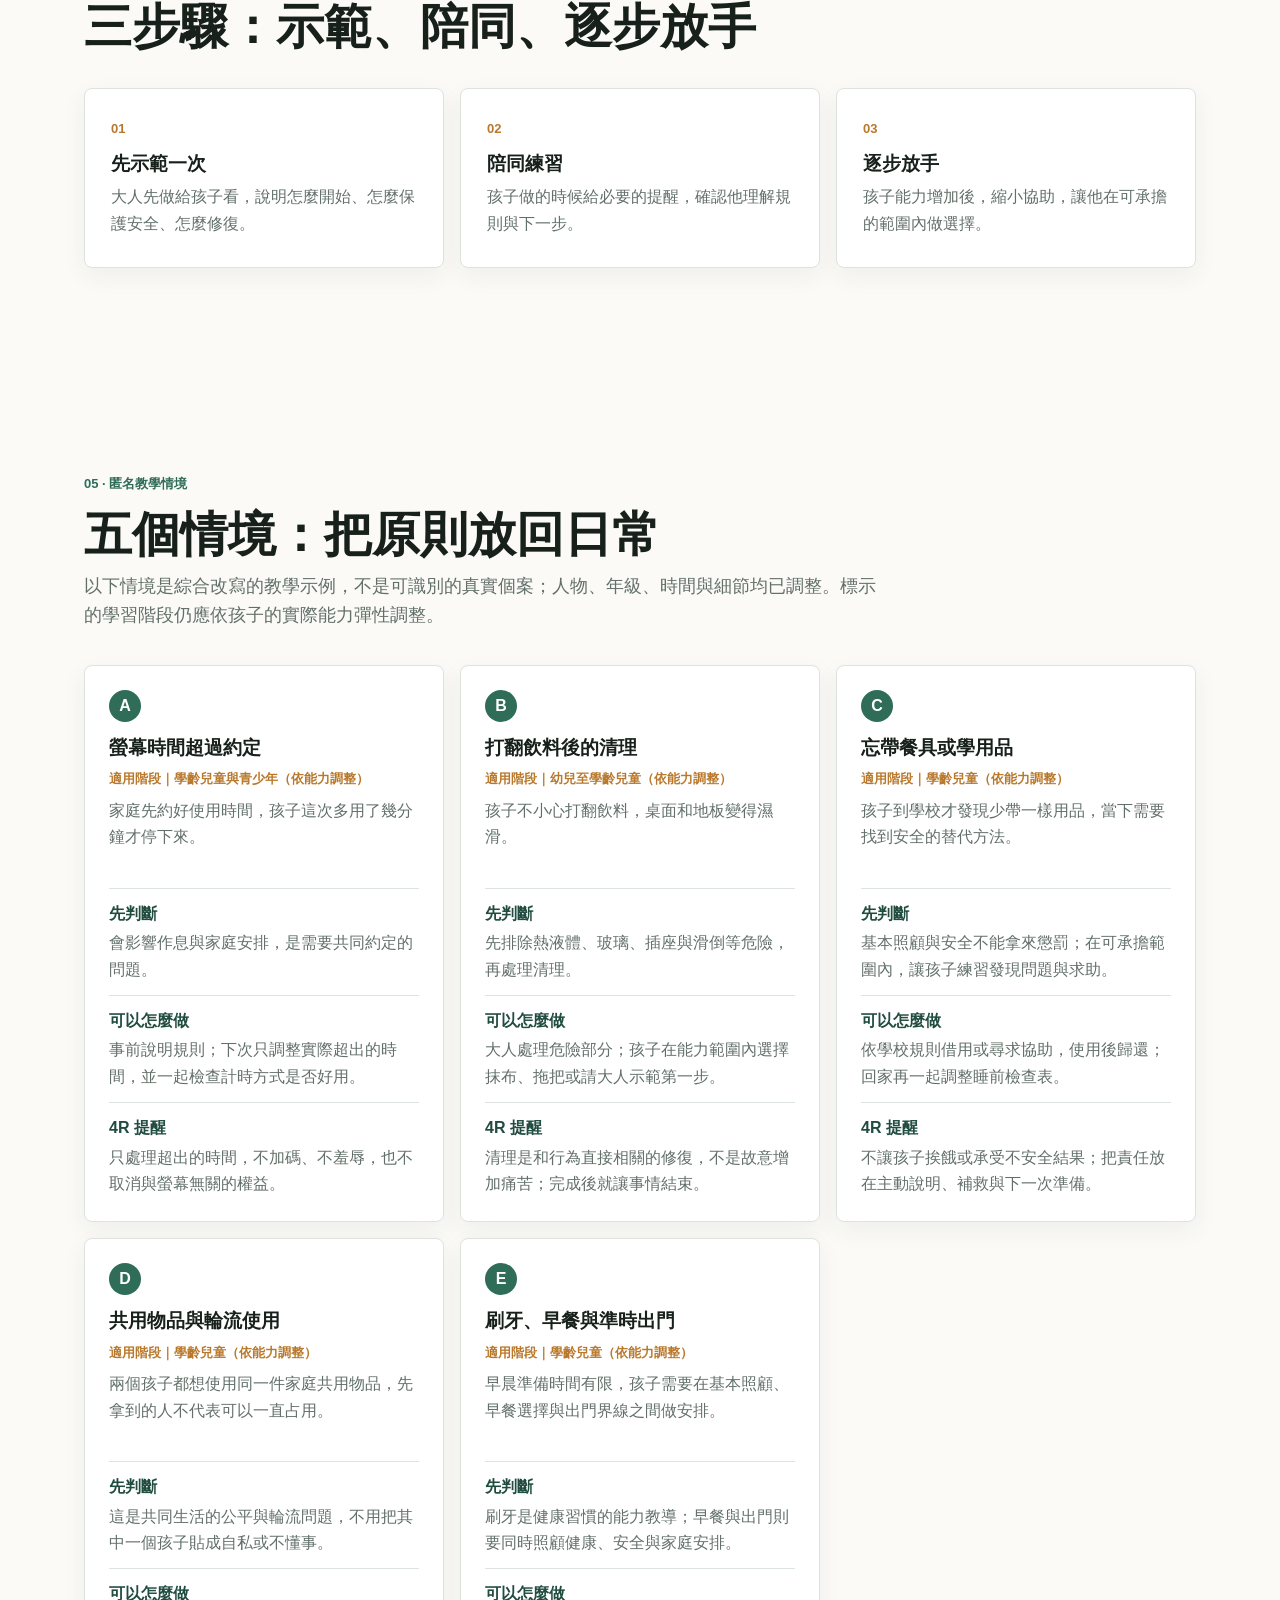
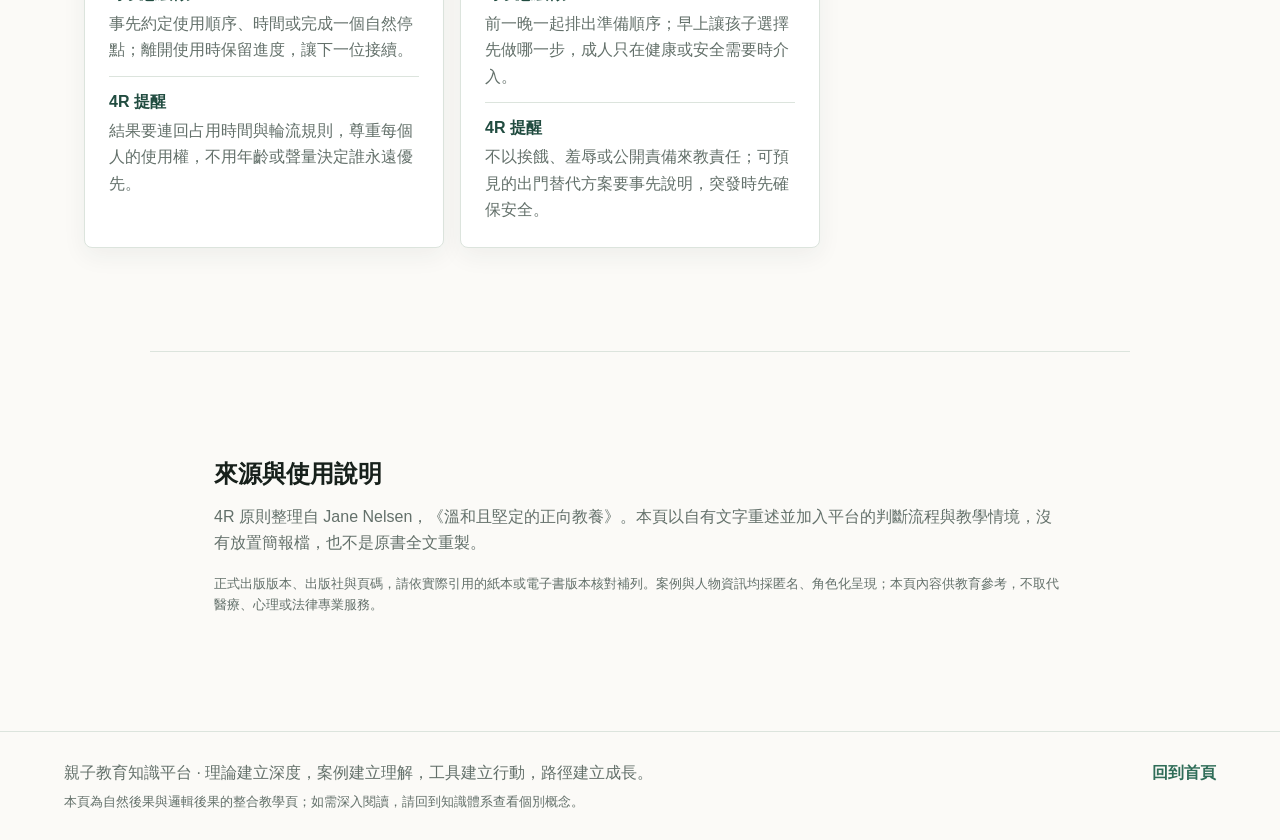
==== commit ffa5a403: "Rename consequence page to problem ownership" ====
--- a/consequences.html
+++ b/consequences.html
@@ -3,7 +3,7 @@
   <head>
     <meta charset="utf-8" />
     <meta name="viewport" content="width=device-width, initial-scale=1" />
-    <title>後果怎麼選：自然後果 × 邏輯後果｜親子教育知識平台</title>
+    <title>孩子的問題，或孩子與大人的共同問題｜自然後果 × 邏輯後果｜親子教育知識平台</title>
     <meta
       name="description"
       content="先判斷問題是孩子的，還是孩子與大人的共同課題，再用能力與安全界線分辨自然後果與邏輯後果，並以 4R 原則檢查後果是否相關、尊重、合理且事前告知。"
@@ -29,10 +29,10 @@
 
     <main id="main-content">
       <section class="article-hero" aria-labelledby="page-title">
-        <p class="eyebrow">整合教學頁 · 課題分離的應用</p>
-        <h1 id="page-title">後果怎麼選：自然後果 × 邏輯後果</h1>
+        <p class="eyebrow">整合教學頁 · 課題分離：先判斷問題歸屬</p>
+        <h1 id="page-title">孩子的問題，或孩子與大人的共同問題</h1>
         <p>
-          先確認問題是孩子的，還是孩子與大人的共同課題，再看孩子能不能在安全範圍內承擔結果；能由孩子承擔時讓經驗帶來學習，需要共同處理時則由大人和孩子一起釐清界線、修復與下一步。
+          先釐清問題是孩子的，還是孩子與大人的共同課題，再選擇自然後果或邏輯後果；孩子能在安全範圍內承擔時讓經驗帶來學習，需要共同處理時則由大人和孩子一起釐清界線、修復與下一步。
         </p>
         <div class="article-actions">
           <a class="primary-action" href="#comparison">開始比較</a>
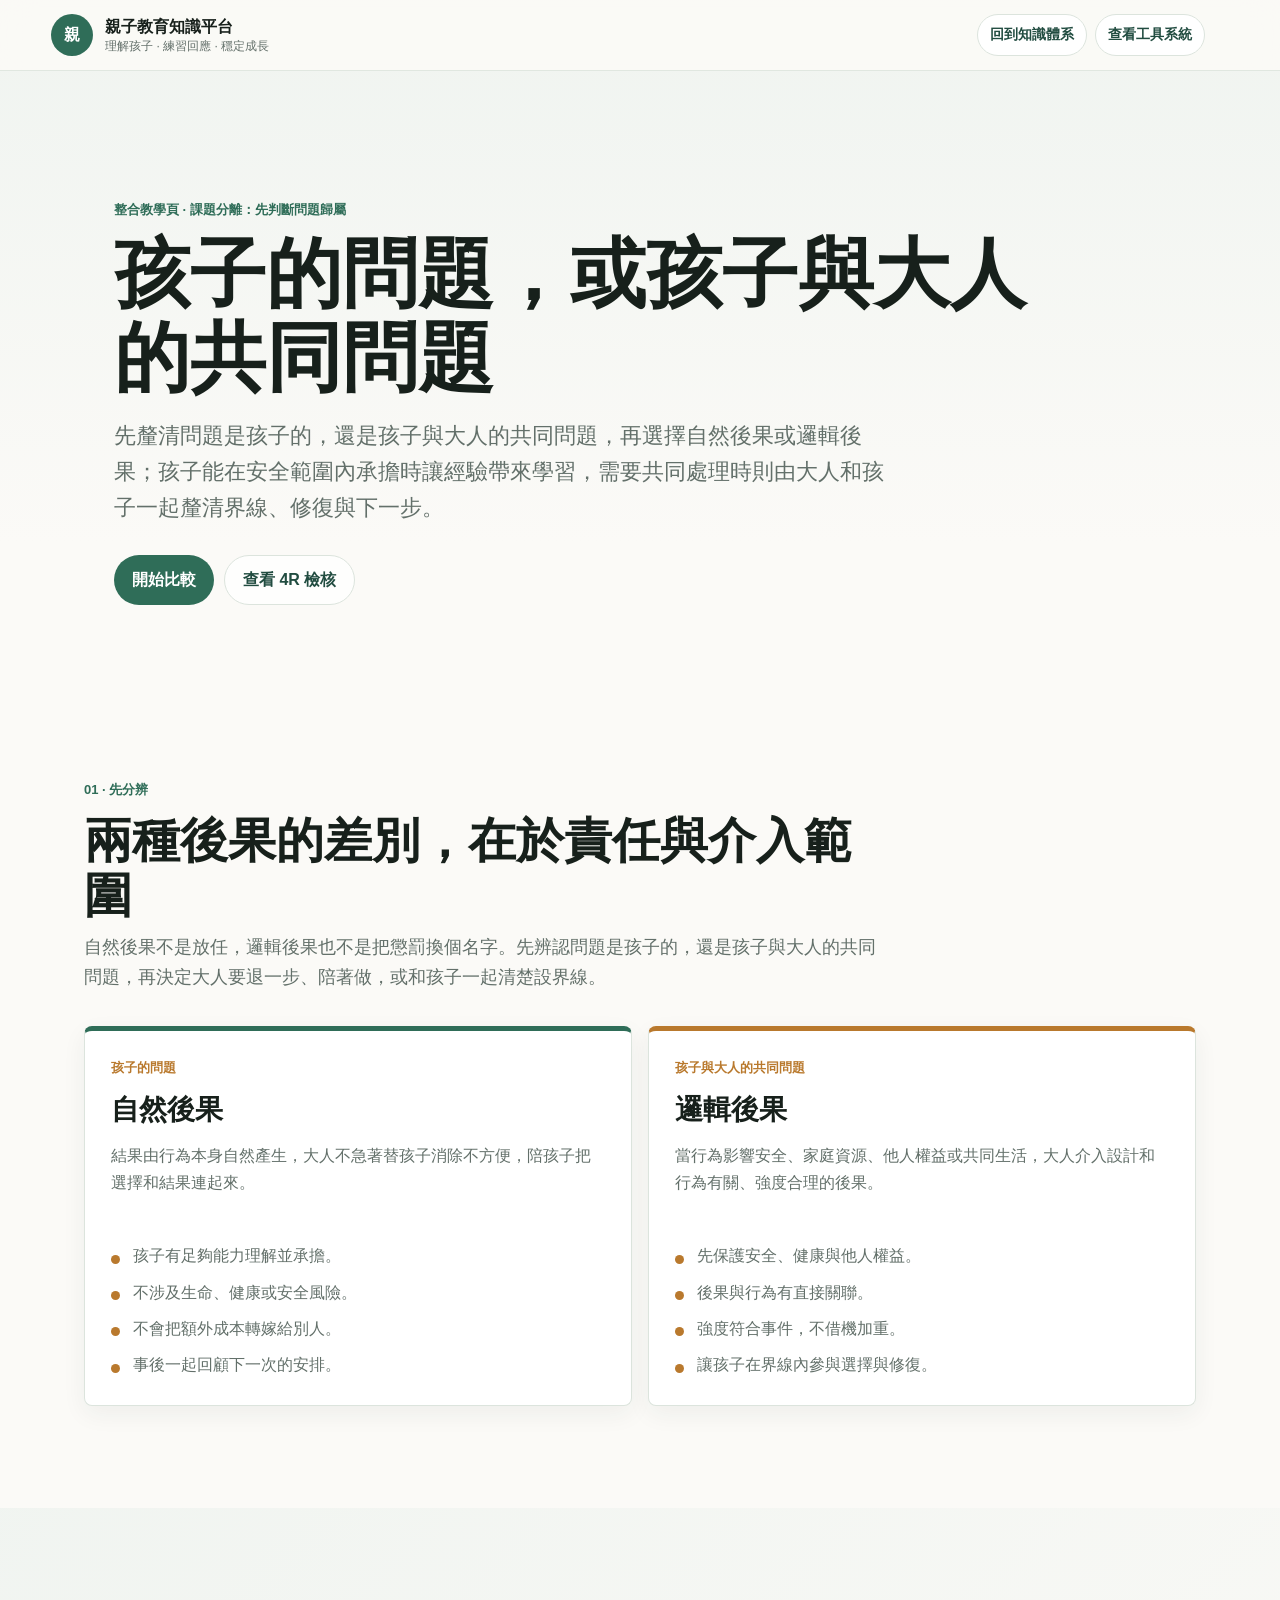
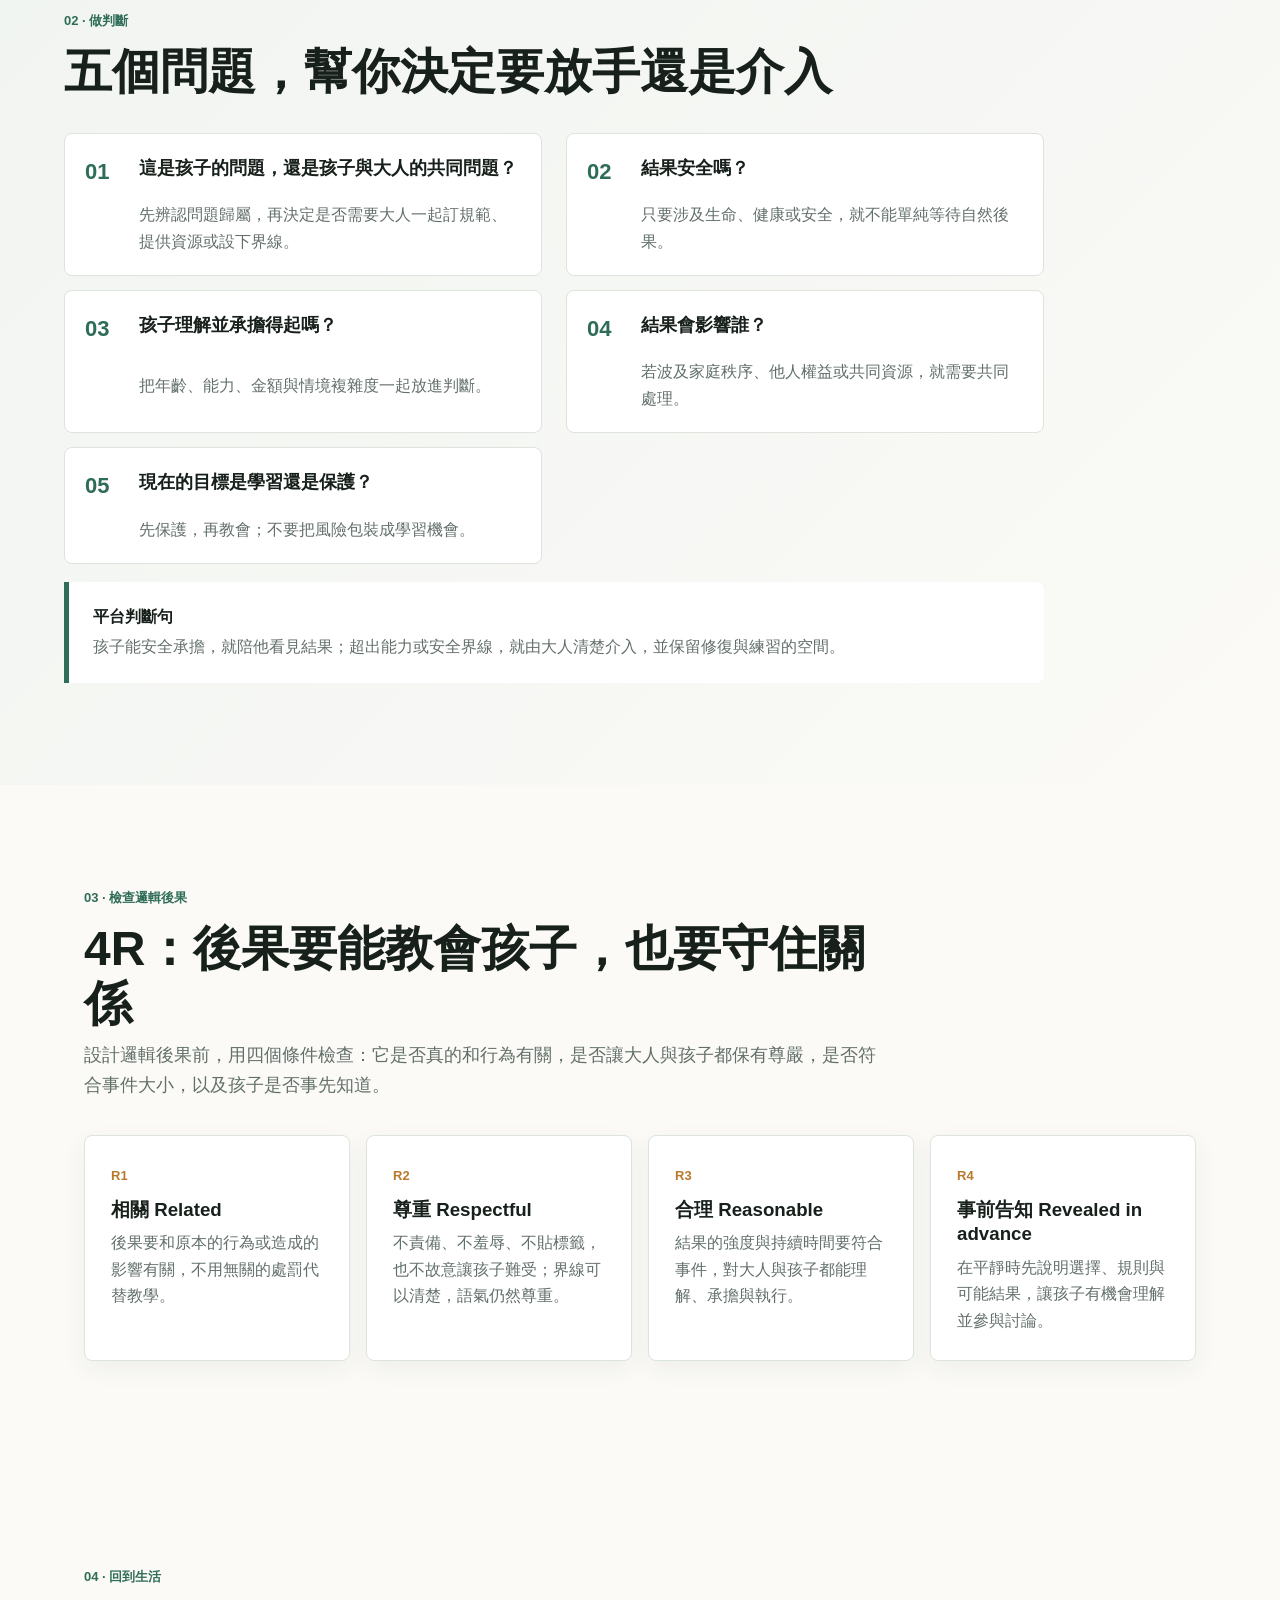
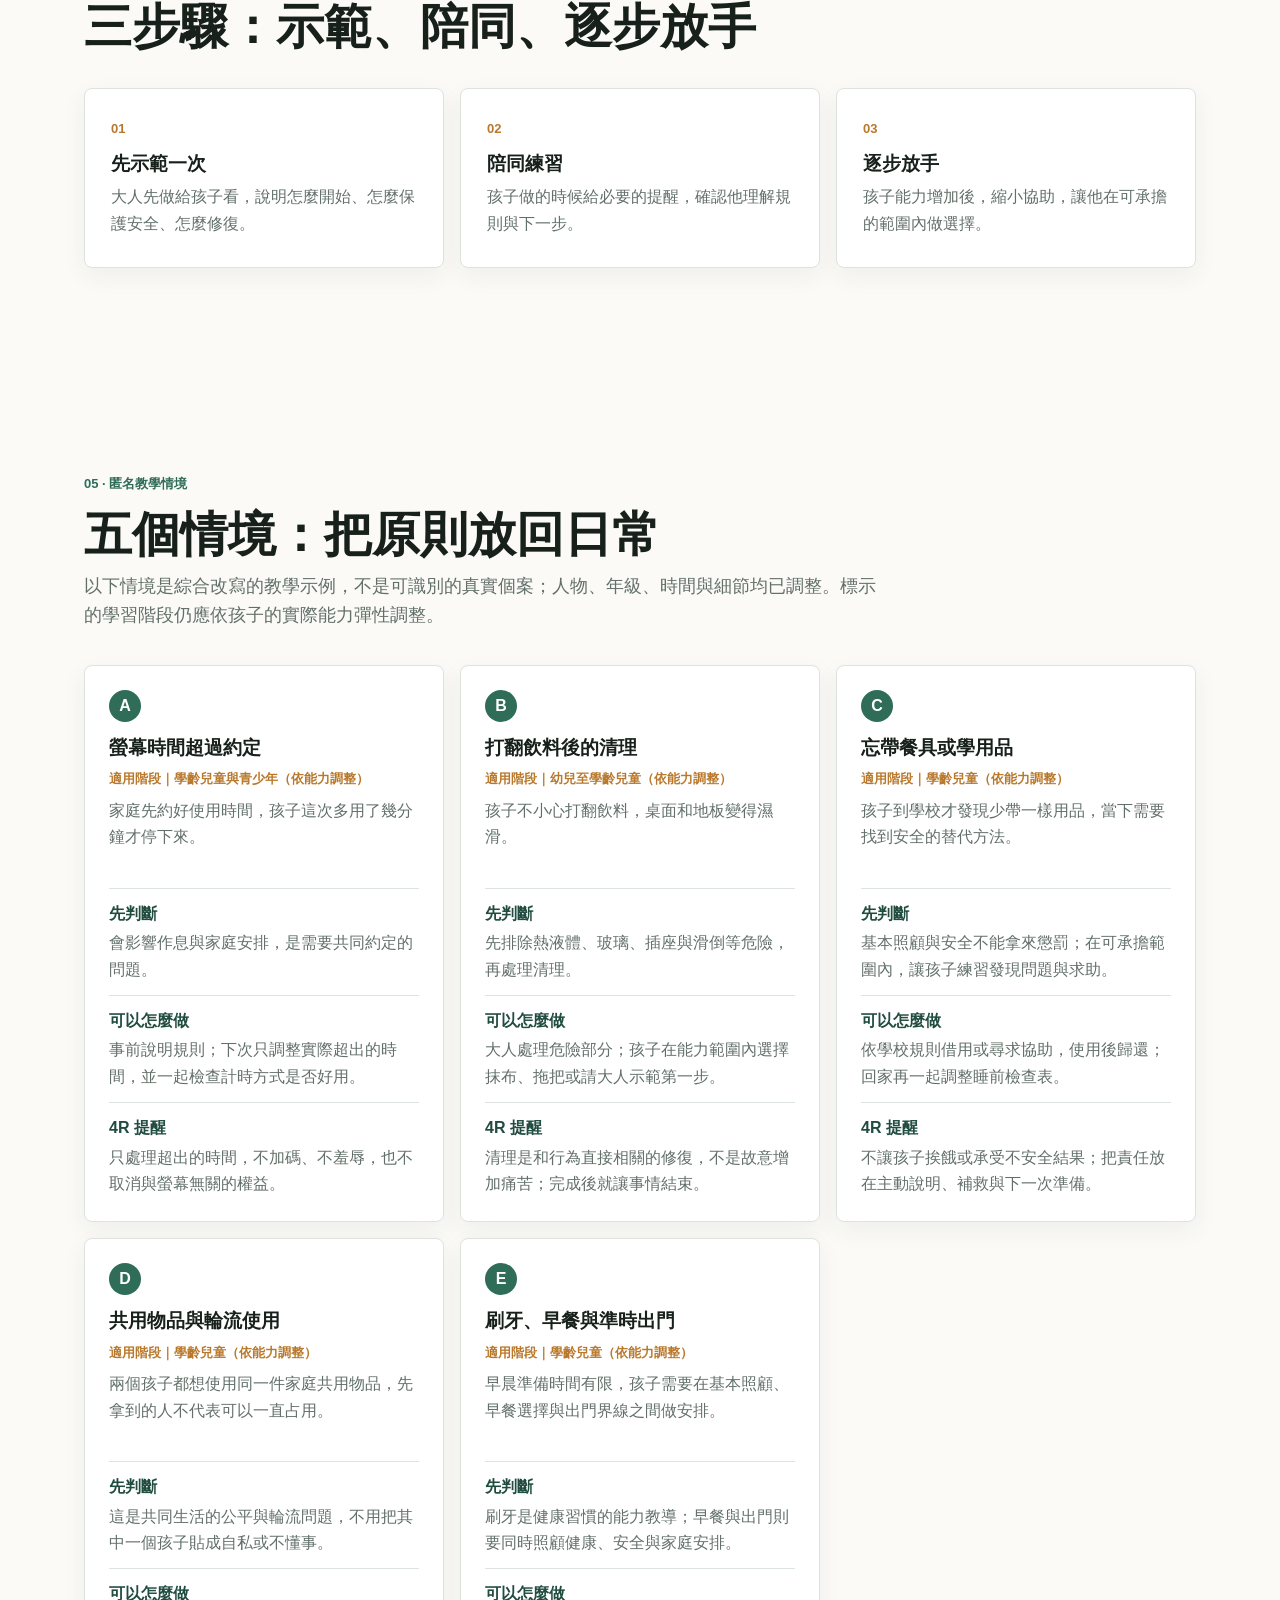
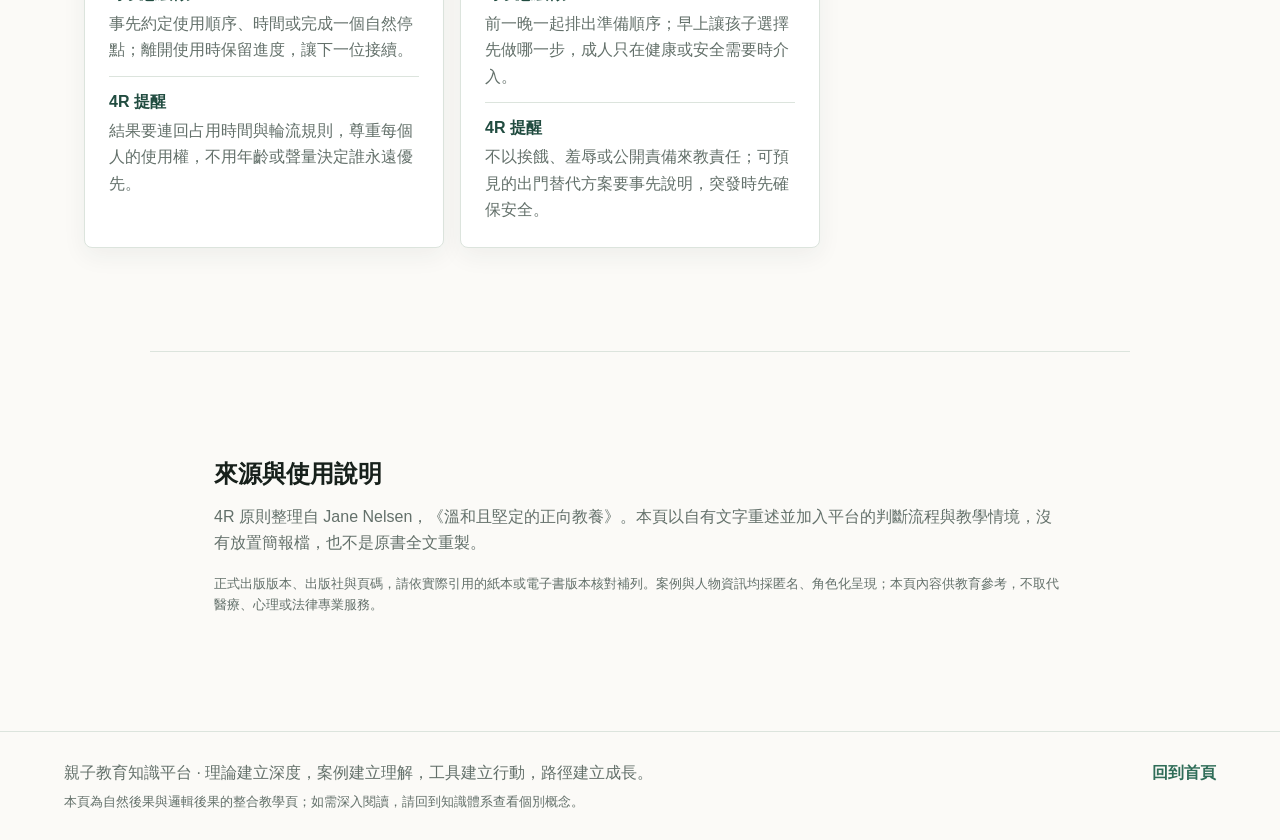
==== commit a8b36c6c: "Complete problem ownership wording audit" ====
--- a/consequences.html
+++ b/consequences.html
@@ -6,7 +6,7 @@
     <title>孩子的問題，或孩子與大人的共同問題｜自然後果 × 邏輯後果｜親子教育知識平台</title>
     <meta
       name="description"
-      content="先判斷問題是孩子的，還是孩子與大人的共同課題，再用能力與安全界線分辨自然後果與邏輯後果，並以 4R 原則檢查後果是否相關、尊重、合理且事前告知。"
+      content="先判斷問題是孩子的，還是孩子與大人的共同問題，再用能力與安全界線分辨自然後果與邏輯後果，並以 4R 原則檢查後果是否相關、尊重、合理且事前告知。"
     />
     <link rel="icon" href="assets/favicon.svg" type="image/svg+xml" />
     <link rel="stylesheet" href="styles.css?v=20260818-2" />
@@ -32,7 +32,7 @@
         <p class="eyebrow">整合教學頁 · 課題分離：先判斷問題歸屬</p>
         <h1 id="page-title">孩子的問題，或孩子與大人的共同問題</h1>
         <p>
-          先釐清問題是孩子的，還是孩子與大人的共同課題，再選擇自然後果或邏輯後果；孩子能在安全範圍內承擔時讓經驗帶來學習，需要共同處理時則由大人和孩子一起釐清界線、修復與下一步。
+          先釐清問題是孩子的，還是孩子與大人的共同問題，再選擇自然後果或邏輯後果；孩子能在安全範圍內承擔時讓經驗帶來學習，需要共同處理時則由大人和孩子一起釐清界線、修復與下一步。
         </p>
         <div class="article-actions">
           <a class="primary-action" href="#comparison">開始比較</a>
@@ -44,11 +44,11 @@
         <div class="section-heading">
           <p class="eyebrow">01 · 先分辨</p>
           <h2 id="comparison-title">兩種後果的差別，在於責任與介入範圍</h2>
-          <p>自然後果不是放任，邏輯後果也不是把懲罰換個名字。先辨認問題是孩子的，還是孩子與大人的共同課題，再決定大人要退一步、陪著做，或和孩子一起清楚設界線。</p>
+          <p>自然後果不是放任，邏輯後果也不是把懲罰換個名字。先辨認問題是孩子的，還是孩子與大人的共同問題，再決定大人要退一步、陪著做，或和孩子一起清楚設界線。</p>
         </div>
         <div class="comparison-grid">
           <article class="consequence-card natural-card">
-            <p class="card-label">孩子的課題</p>
+            <p class="card-label">孩子的問題</p>
             <h3>自然後果</h3>
             <p>結果由行為本身自然產生，大人不急著替孩子消除不方便，陪孩子把選擇和結果連起來。</p>
             <ul class="check-list">
@@ -59,7 +59,7 @@
             </ul>
           </article>
           <article class="consequence-card logical-card">
-            <p class="card-label">孩子與大人的共同課題</p>
+            <p class="card-label">孩子與大人的共同問題</p>
             <h3>邏輯後果</h3>
             <p>當行為影響安全、家庭資源、他人權益或共同生活，大人介入設計和行為有關、強度合理的後果。</p>
             <ul class="check-list">
